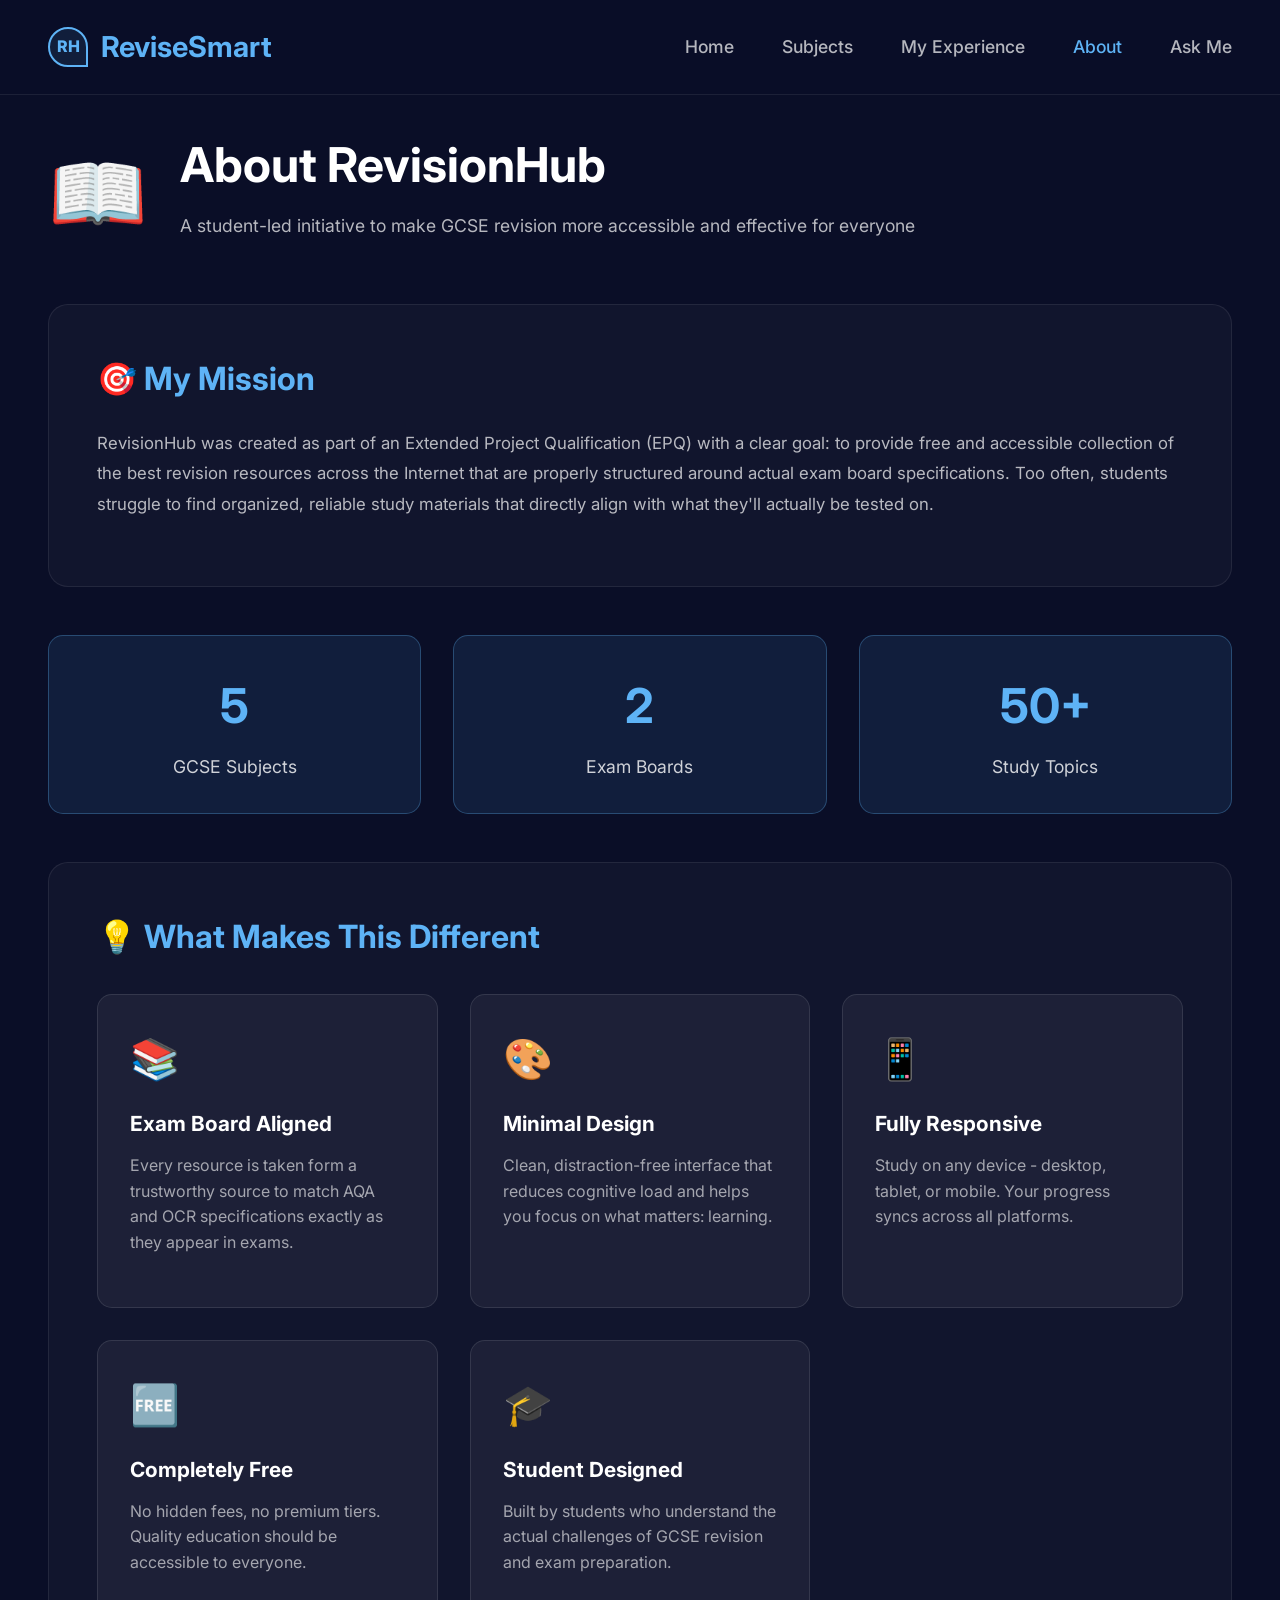
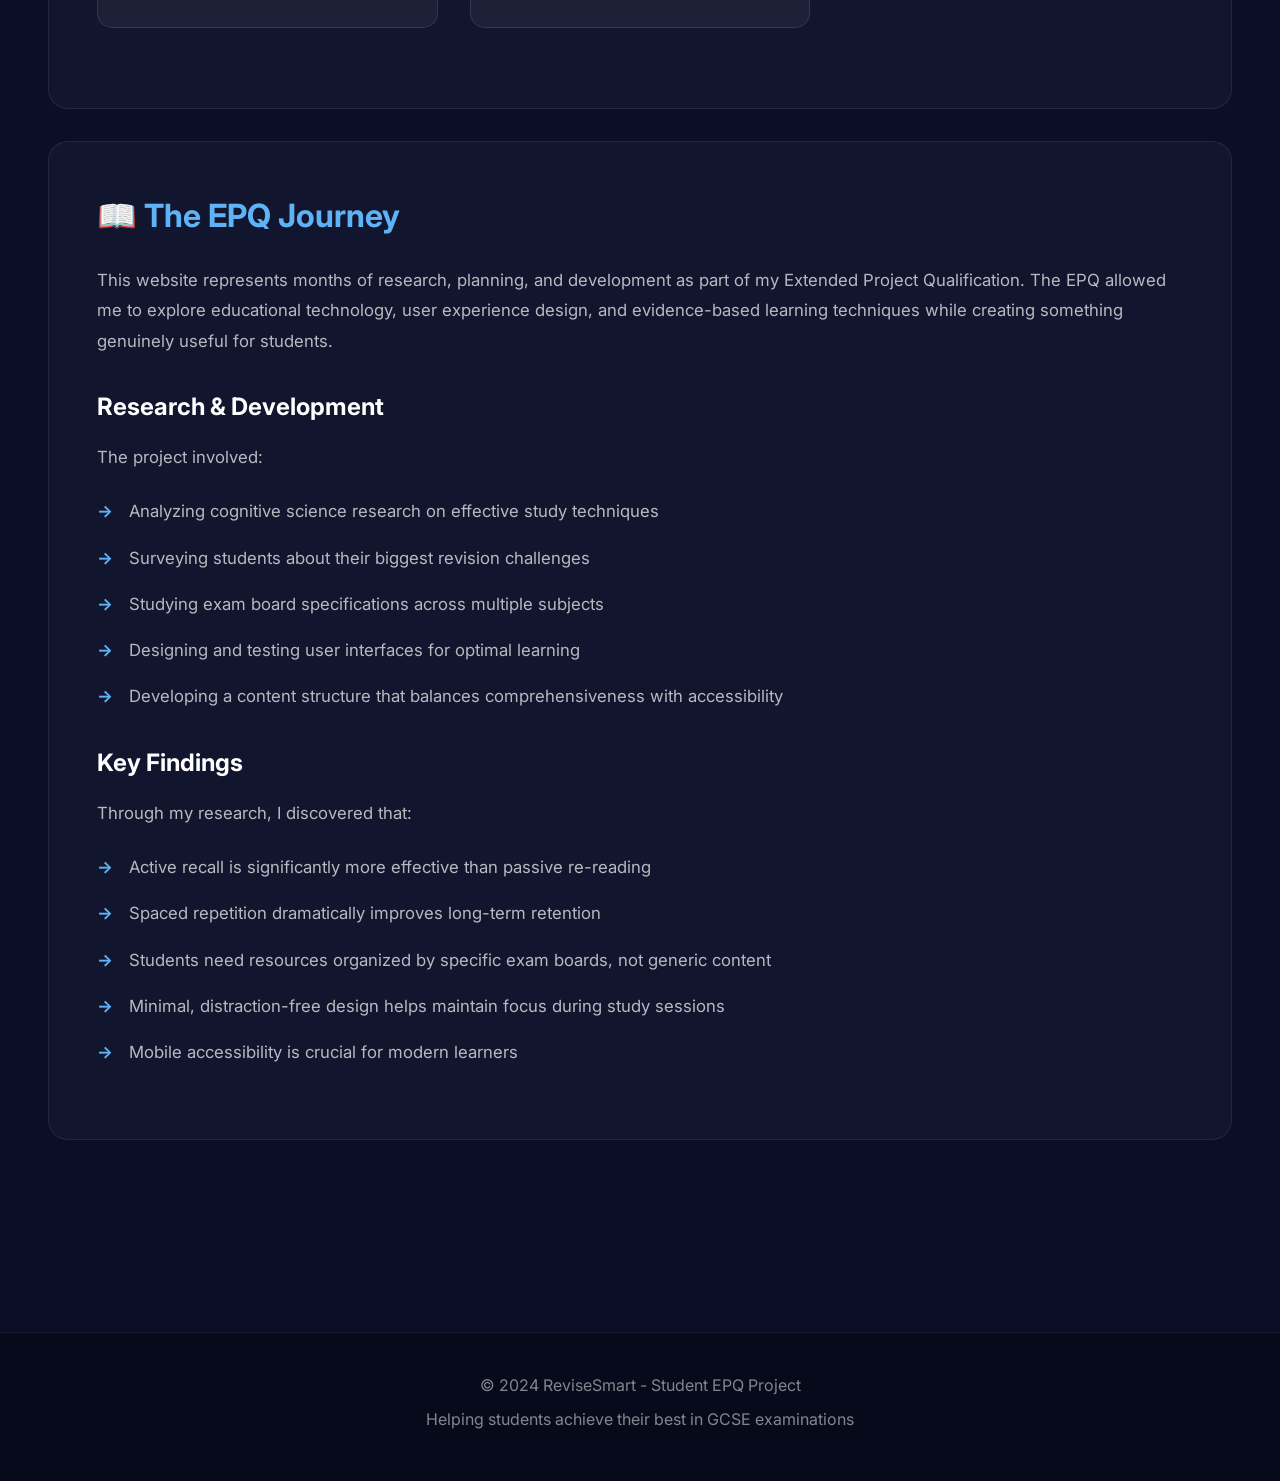
==== pages/about.html @ 339e0fe1 "Main section added" ====
<!DOCTYPE html>
<html lang="en">
<head>
    <meta charset="UTF-8">
    <meta name="viewport" content="width=device-width, initial-scale=1.0">
    <title>About - ReviseSmart</title>
    <link rel="preconnect" href="https://fonts.googleapis.com">
    <link rel="preconnect" href="https://fonts.gstatic.com" crossorigin>
    <link href="https://fonts.googleapis.com/css2?family=Inter:wght@400;500;600;700&display=swap" rel="stylesheet">
    <link rel="stylesheet" href="../css/main.css">
</head>
<body>
    <header>
        <nav>
            <div class="logo-container">
                <div class="brain-logo">RH</div>
                <div class="logo-text">ReviseSmart</div>
            </div>
            <button class="mobile-menu-btn" id="mobileMenuBtn">☰</button>
            <ul class="nav-links" id="navLinks">
                <li><a href="../index.html">Home</a></li>
                <li><a href="subjects.html">Subjects</a></li>
                <li><a href="my-experience.html">My Experience</a></li>
                <li><a href="about.html" class="active">About</a></li>
                <li><a href="ask-me.html">Ask Me</a></li>
            </ul>
        </nav>
    </header>

    <div class="page-header">
        <div class="subject-icon-large">📖</div>
        <div class="header-content">
            <h1>About RevisionHub</h1>
            <p class="header-description">A student-led initiative to make GCSE revision more accessible and effective for everyone</p>
        </div>
    </div>

    <div class="about-content">
        <div class="about-section">
            <h2>🎯 My Mission</h2>
            <p>
                RevisionHub was created as part of an Extended Project Qualification (EPQ) with a clear goal: to provide free and accessible collection of the best revision resources across the Internet that are properly structured around actual exam board specifications. Too often, students struggle to find organized, reliable study materials that directly align with what they'll actually be tested on.
            </p>
        </div>

        <div class="stats-grid">
            <div class="stat-card">
                <div class="stat-number">5</div>
                <div class="stat-label">GCSE Subjects</div>
            </div>
            <div class="stat-card">
                <div class="stat-number">2</div>
                <div class="stat-label">Exam Boards</div>
            </div>
            <div class="stat-card">
                <div class="stat-number">50+</div>
                <div class="stat-label">Study Topics</div>
            </div>
        </div>

        <div class="about-section">
            <h2>💡 What Makes This Different</h2>
            <div class="features-grid">
                <div class="feature-card">
                    <div class="feature-card-icon">📚</div>
                    <h4>Exam Board Aligned</h4>
                    <p>Every resource is taken form a trustworthy source to match AQA and OCR specifications exactly as they appear in exams.</p>
                </div>

                <div class="feature-card">
                    <div class="feature-card-icon">🎨</div>
                    <h4>Minimal Design</h4>
                    <p>Clean, distraction-free interface that reduces cognitive load and helps you focus on what matters: learning.</p>
                </div>

                <div class="feature-card">
                    <div class="feature-card-icon">📱</div>
                    <h4>Fully Responsive</h4>
                    <p>Study on any device - desktop, tablet, or mobile. Your progress syncs across all platforms.</p>
                </div>
                <div class="feature-card">
                    <div class="feature-card-icon">🆓</div>
                    <h4>Completely Free</h4>
                    <p>No hidden fees, no premium tiers. Quality education should be accessible to everyone.</p>
                </div>
                <div class="feature-card">
                    <div class="feature-card-icon">🎓</div>
                    <h4>Student Designed</h4>
                    <p>Built by students who understand the actual challenges of GCSE revision and exam preparation.</p>
                </div>
            </div>
        </div>

        <div class="about-section">
            <h2>📖 The EPQ Journey</h2>
            <p>
                This website represents months of research, planning, and development as part of my Extended Project Qualification. The EPQ allowed me to explore educational technology, user experience design, and evidence-based learning techniques while creating something genuinely useful for students.
            </p>
            
            <h3>Research & Development</h3>
            <p>The project involved:</p>
            <ul>
                <li>Analyzing cognitive science research on effective study techniques</li>
                <li>Surveying students about their biggest revision challenges</li>
                <li>Studying exam board specifications across multiple subjects</li>
                <li>Designing and testing user interfaces for optimal learning</li>
                <li>Developing a content structure that balances comprehensiveness with accessibility</li>
            </ul>

            <h3>Key Findings</h3>
            <p>Through my research, I discovered that:</p>
            <ul>
                <li>Active recall is significantly more effective than passive re-reading</li>
                <li>Spaced repetition dramatically improves long-term retention</li>
                <li>Students need resources organized by specific exam boards, not generic content</li>
                <li>Minimal, distraction-free design helps maintain focus during study sessions</li>
                <li>Mobile accessibility is crucial for modern learners</li>
            </ul>
        </div>
    </div>

    <footer>
        <p>&copy; 2024 ReviseSmart - Student EPQ Project</p>
        <p>Helping students achieve their best in GCSE examinations</p>
    </footer>

    <script src="../js/navigation.js"></script>
</body>
</html>
---- css/main.css ----
/* ===================================
   ReviseSmart - Main Stylesheet
   =================================== */

/* CSS Variables */
:root {
    --bg-primary: #0a0e27;
    --accent-blue: #5eb3f6;
    --accent-purple: #764ba2;
    --text-primary: #ffffff;
    --text-secondary: rgba(255, 255, 255, 0.7);
    --text-muted: rgba(255, 255, 255, 0.5);
    --card-bg: rgba(255, 255, 255, 0.03);
    --card-border: rgba(255, 255, 255, 0.08);
    --card-hover: rgba(255, 255, 255, 0.06);
}

/* Reset & Base Styles */
* {
    margin: 0;
    padding: 0;
    box-sizing: border-box;
}

body {
    font-family: 'Inter', -apple-system, BlinkMacSystemFont, 'Segoe UI', Arial, sans-serif;
    background: var(--bg-primary);
    color: var(--text-primary);
    min-height: 100vh;
    line-height: 1.6;
}

/* Header & Navigation */
header {
    background: rgba(10, 14, 39, 0.95);
    padding: 1.5rem 3rem;
    border-bottom: 1px solid var(--card-border);
    position: sticky;
    top: 0;
    z-index: 100;
    backdrop-filter: blur(10px);
}

nav {
    display: flex;
    justify-content: space-between;
    align-items: center;
    max-width: 1400px;
    margin: 0 auto;
}

.container {
  max-width: 1250px;
  width: 100%;
  margin: 0 auto;      /* centers the container */
  padding: 0 20px;     /* spacing on left and right */
  box-sizing: border-box;
}

.logo-container {
    display: flex;
    align-items: center;
    gap: 0.8rem;
}

.brain-logo {
    width: 40px;
    height: 40px;
    border: 2px solid var(--accent-blue);
    border-radius: 50% 50% 0 50%;
    background: rgba(94, 179, 246, 0.1);
    display: flex;
    align-items: center;
    justify-content: center;
    font-weight: 800;
    font-size: 1rem;
    color: var(--accent-blue);
}

.logo-text {
    font-size: 1.8rem;
    font-weight: 700;
    color: var(--accent-blue);
}

.mobile-menu-btn {
    display: none;
    background: none;
    border: none;
    color: white;
    font-size: 2rem;
    cursor: pointer;
    padding: 0.5rem;
}

.nav-links {
    display: flex;
    gap: 3rem;
    list-style: none;
}

.nav-links a {
    text-decoration: none;
    color: var(--text-secondary);
    font-weight: 500;
    font-size: 1.1rem;
    transition: color 0.3s;
}

.nav-links a:hover,
.nav-links a.active {
    color: var(--accent-blue);
}

/* Hero Section */
.hero {
    max-width: 1400px;
    margin: 0 auto;
    padding: 5rem 3rem;
    display: grid;
    grid-template-columns: 1fr 1fr;
    gap: 4rem;
    align-items: center;
}

.hero-content h1 {
    font-size: 4rem;
    line-height: 1.1;
    margin-bottom: 2rem;
}

.hero-content .highlight {
    color: var(--accent-blue);
}

.hero-content .subtitle {
    color: var(--text-secondary);
    font-size: 1.2rem;
    line-height: 1.6;
    margin-bottom: 3rem;
}

.exam-boards {
    display: flex;
    gap: 1rem;
    margin-bottom: 2rem;
    flex-wrap: wrap;
}

.board-badge {
    background: rgba(94, 179, 246, 0.1);
    padding: 0.5rem 1.2rem;
    border-radius: 8px;
    color: var(--accent-blue);
    font-weight: 600;
    border: 1px solid rgba(94, 179, 246, 0.3);
    font-size: 0.9rem;
}

.cta-button {
    display: inline-block;
    background: var(--accent-blue);
    color: var(--bg-primary);
    padding: 1rem 2rem;
    border-radius: 10px;
    text-decoration: none;
    font-weight: 600;
    font-size: 1.1rem;
    transition: all 0.3s;
}

.cta-button:hover {
    background: #4a9de0;
    transform: translateY(-2px);
    box-shadow: 0 10px 30px rgba(94, 179, 246, 0.3);
}

.features-box {
    background: var(--card-bg);
    border-radius: 20px;
    padding: 3rem;
    border: 1px solid var(--card-border);
}

.features-box h2 {
    font-size: 2rem;
    margin-bottom: 2rem;
}

.feature {
    margin-bottom: 2.5rem;
}

.feature:last-child {
    margin-bottom: 0;
}

.feature h3 {
    font-size: 1.3rem;
    margin-bottom: 0.5rem;
    display: flex;
    align-items: center;
    gap: 0.5rem;
}

.feature-icon {
    font-size: 1.5rem;
}

.feature p {
    color: var(--text-muted);
    line-height: 1.6;
}

/* Subjects Section */
.subjects-section {
    max-width: 1400px;
    margin: 4rem auto;
    padding: 0 3rem;
}

.section-title {
    font-size: 2.5rem;
    margin-bottom: 3rem;
    text-align: center;
}

.subjects-grid {
    display: grid;
    grid-template-columns: repeat(auto-fit, minmax(300px, 1fr));
    gap: 2rem;
}

.subject-card {
    background: var(--card-bg);
    border-radius: 16px;
    padding: 2.5rem;
    border: 1px solid var(--card-border);
    transition: all 0.3s;
    cursor: pointer;
    text-decoration: none;
    color: inherit;
    display: block;
}

.subject-card:hover {
    background: var(--card-hover);
    border-color: rgba(94, 179, 246, 0.3);
    transform: translateY(-5px);
}

.subject-card.coming-soon {
    opacity: 0.6;
    cursor: not-allowed;
}

.subject-icon {
    font-size: 3rem;
    margin-bottom: 1rem;
}

.subject-card h3 {
    font-size: 1.5rem;
    margin-bottom: 0.8rem;
}

.subject-card p {
    color: var(--text-muted);
    line-height: 1.6;
    margin-bottom: 1rem;
}

.subject-card .boards {
    font-size: 0.85rem;
    color: var(--accent-blue);
    font-weight: 600;
}

/* Breadcrumb */
.breadcrumb {
    max-width: 1400px;
    margin: 0 auto;
    padding: 1.5rem 3rem 0;
    color: var(--text-muted);
    font-size: 0.9rem;
}

.breadcrumb a {
    color: var(--accent-blue);
    text-decoration: none;
}

/* Page Header */
.page-header {
    max-width: 1400px;
    margin: 0 auto;
    padding: 2rem 3rem 3rem;
    display: flex;
    align-items: center;
    gap: 2rem;
}

.subject-icon-large {
    font-size: 5rem;
}

.header-content h1 {
    font-size: 3rem;
    margin-bottom: 0.5rem;
}

.header-description {
    color: var(--text-secondary);
    font-size: 1.1rem;
    margin-bottom: 1rem;
}

.header-meta {
    display: flex;
    gap: 1.5rem;
    align-items: center;
}

.exam-board-badge {
    background: rgba(94, 179, 246, 0.15);
    padding: 0.5rem 1rem;
    border-radius: 8px;
    font-size: 0.9rem;
    font-weight: 600;
    color: var(--accent-blue);
}

.topic-count {
    color: var(--text-muted);
}

/* Footer */
footer {
    background: rgba(0, 0, 0, 0.3);
    text-align: center;
    padding: 2.5rem;
    margin-top: 6rem;
    border-top: 1px solid var(--card-border);
}

footer p {
    color: var(--text-muted);
    margin-bottom: 0.5rem;
}

/* Responsive Design */
@media (max-width: 1024px) {
    .hero {
        grid-template-columns: 1fr;
        padding: 3rem 2rem;
    }
    
    .hero-content h1 {
        font-size: 3rem;
    }
}

@media (max-width: 768px) {
    .mobile-menu-btn {
        display: block;
    }

    .nav-links {
        position: fixed;
        top: 80px;
        right: -100%;
        flex-direction: column;
        background: rgba(10, 14, 39, 0.98);
        width: 100%;
        padding: 2rem;
        gap: 1.5rem;
        transition: right 0.3s ease;
        border-top: 1px solid var(--card-border);
    }

    .nav-links.active {
        right: 0;
    }

    header {
        padding: 1rem 1.5rem;
    }

    .logo-text {
        font-size: 1.5rem;
    }

    .hero {
        padding: 2rem 1.5rem;
    }

    .hero-content h1 {
        font-size: 2.2rem;
    }

    .hero-content .subtitle {
        font-size: 1rem;
    }

    .subjects-section {
        padding: 0 1.5rem;
    }

    .subjects-grid {
        grid-template-columns: 1fr;
    }

    .page-header {
        padding: 2rem 1.5rem;
        flex-direction: column;
        align-items: flex-start;
    }

    .page-header h1 {
        font-size: 2rem;
    }
}

@media (max-width: 480px) {
    .hero-content h1 {
        font-size: 1.8rem;
    }

    .features-box {
        padding: 2rem;
    }
}

 .about-content {
            max-width: 1400px;
            margin: 0 auto;
            padding: 0 3rem 4rem;
        }

        .about-section {
            background: rgba(255, 255, 255, 0.03);
            border-radius: 20px;
            padding: 3rem;
            border: 1px solid rgba(255, 255, 255, 0.08);
            margin-bottom: 2rem;
        }

        .about-section h2 {
            font-size: 2rem;
            margin-bottom: 1.5rem;
            color: #5eb3f6;
            display: flex;
            align-items: center;
            gap: 0.8rem;
        }

        .about-section h3 {
            font-size: 1.5rem;
            margin: 2rem 0 1rem;
            color: #ffffff;
        }

        .about-section p {
            color: rgba(255, 255, 255, 0.7);
            line-height: 1.8;
            margin-bottom: 1.2rem;
            font-size: 1.05rem;
        }

        .about-section ul {
            list-style: none;
            margin: 1.5rem 0;
        }

        .about-section li {
            color: rgba(255, 255, 255, 0.7);
            line-height: 1.8;
            margin-bottom: 1rem;
            padding-left: 2rem;
            position: relative;
            font-size: 1.05rem;
        }

        .about-section li::before {
            content: "→";
            color: #5eb3f6;
            position: absolute;
            left: 0;
            font-weight: bold;
        }

        .stats-grid {
            display: grid;
            grid-template-columns: repeat(auto-fit, minmax(250px, 1fr));
            gap: 2rem;
            margin: 3rem 0;
        }

        .stat-card {
            background: rgba(94, 179, 246, 0.1);
            border: 1px solid rgba(94, 179, 246, 0.3);
            border-radius: 15px;
            padding: 2rem;
            text-align: center;
        }

        .stat-number {
            font-size: 3rem;
            font-weight: 700;
            color: #5eb3f6;
            margin-bottom: 0.5rem;
        }

        .stat-label {
            color: rgba(255, 255, 255, 0.8);
            font-size: 1.1rem;
        }

        .features-grid {
            display: grid;
            grid-template-columns: repeat(auto-fit, minmax(300px, 1fr));
            gap: 2rem;
            margin: 2rem 0;
        }

        .feature-card {
            background: rgba(255, 255, 255, 0.05);
            border-radius: 15px;
            padding: 2rem;
            border: 1px solid rgba(255, 255, 255, 0.1);
        }

        .feature-card-icon {
            font-size: 2.5rem;
            margin-bottom: 1rem;
        }

        .feature-card h4 {
            font-size: 1.3rem;
            margin-bottom: 0.8rem;
            color: #ffffff;
        }

        .feature-card p {
            color: rgba(255, 255, 255, 0.6);
            line-height: 1.6;
            font-size: 1rem;
        }

        @media (max-width: 768px) {
            .about-content {
                padding: 0 1.5rem 3rem;
            }

            .about-section {
                padding: 2rem;
            }

            .about-section h2 {
                font-size: 1.6rem;
            }

            .stats-grid, .features-grid {
                grid-template-columns: 1fr;
            }
        }
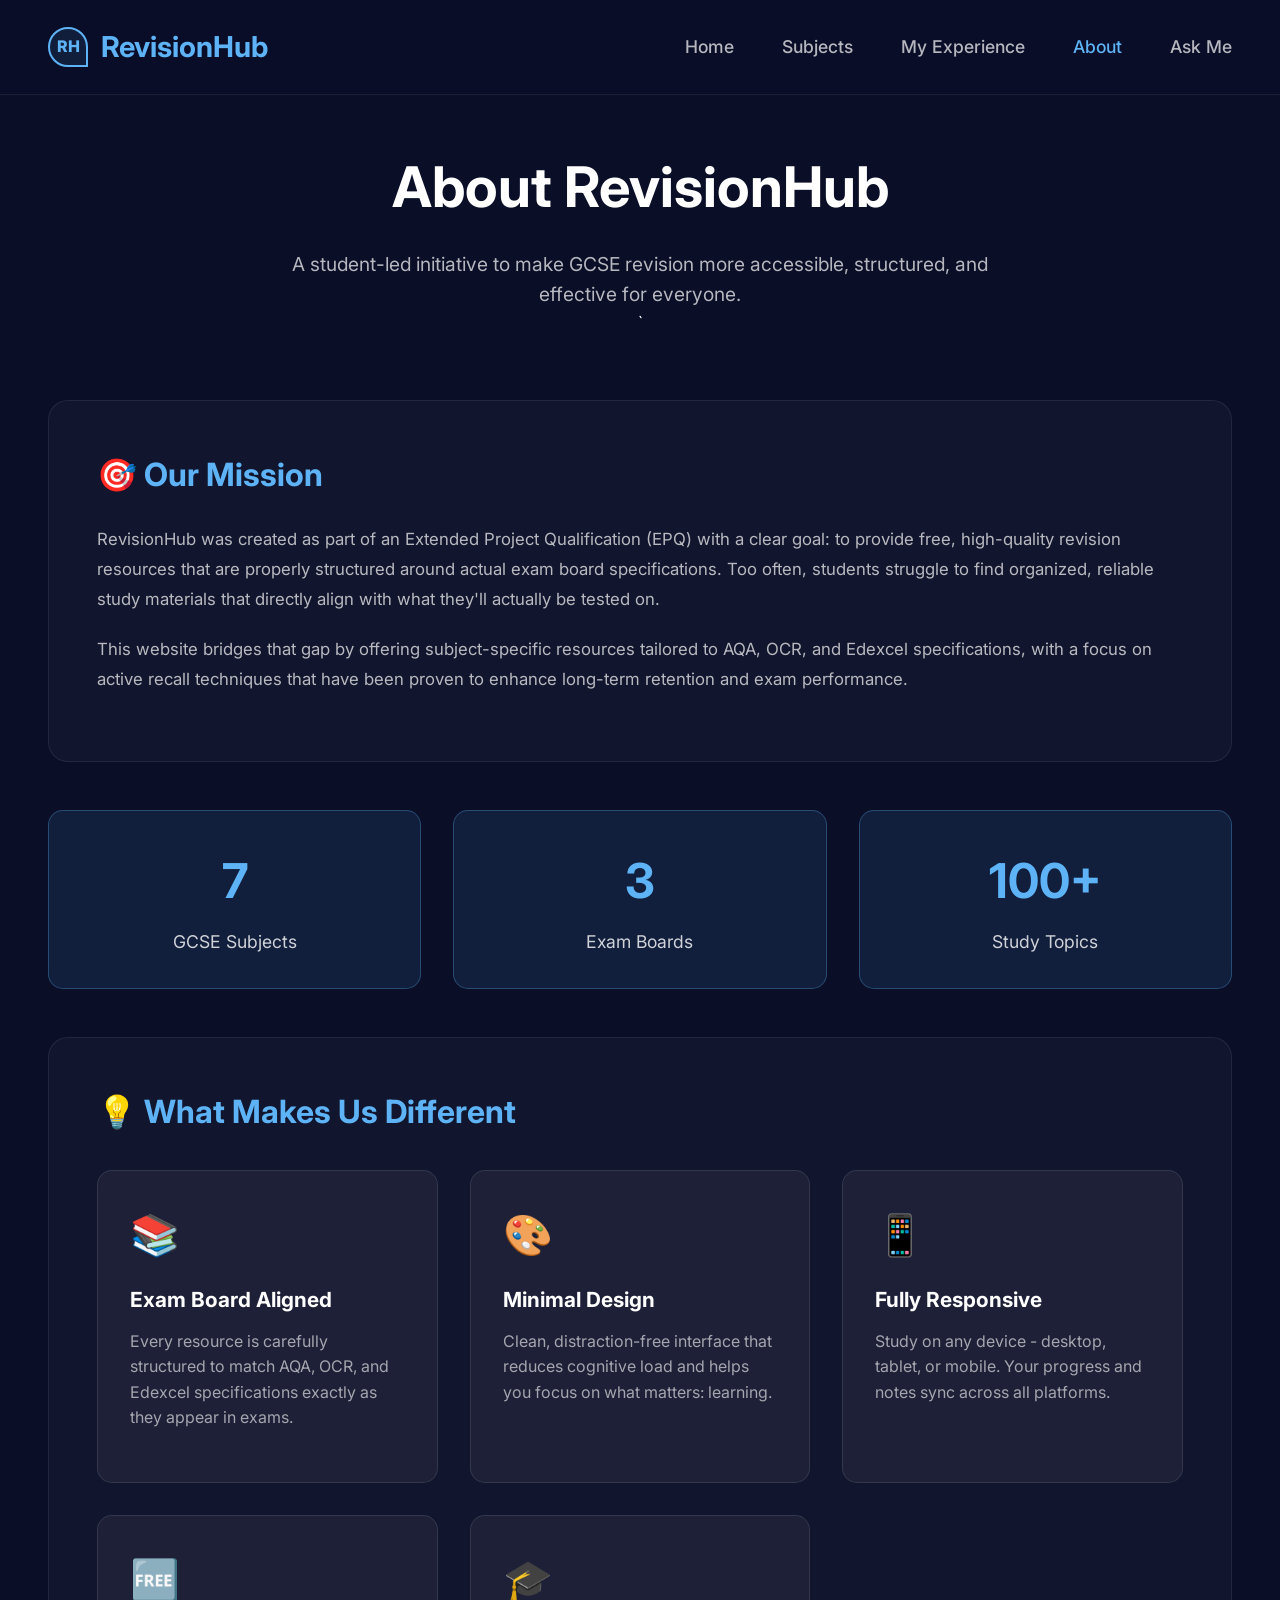
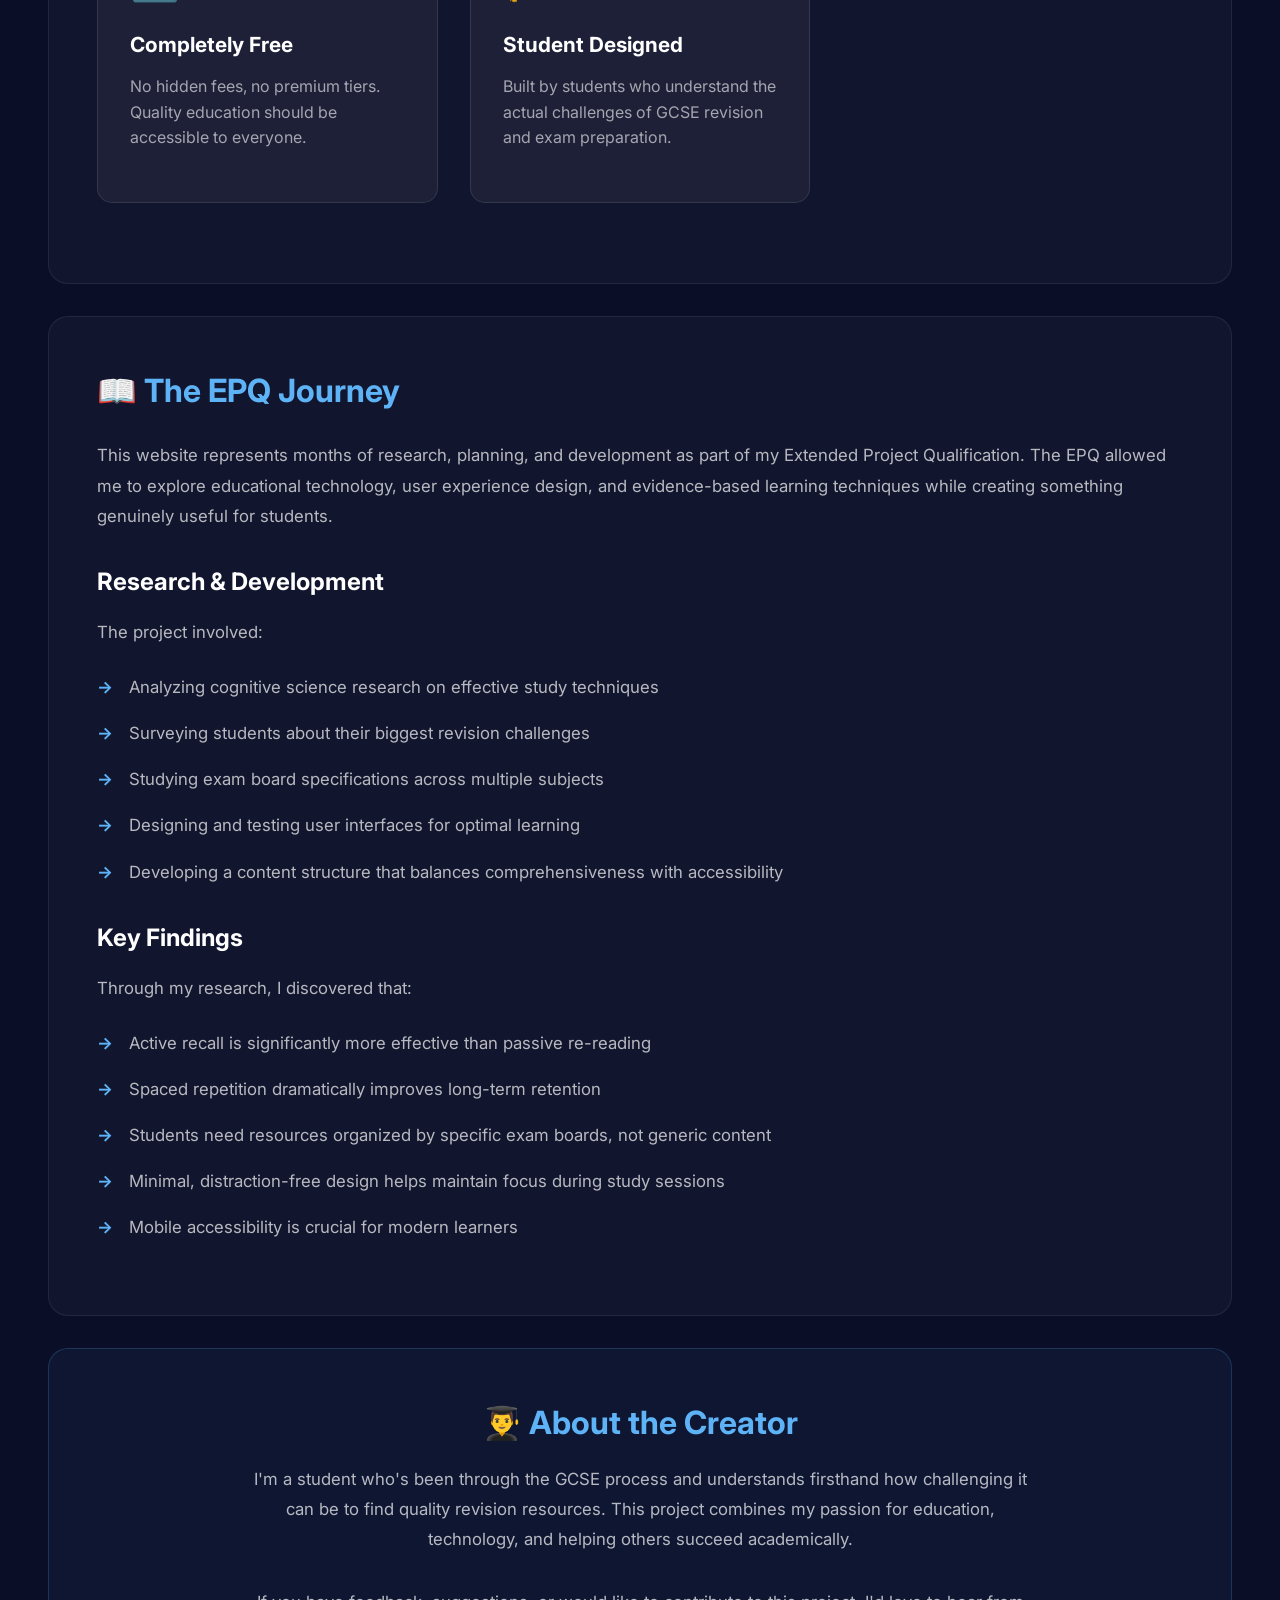
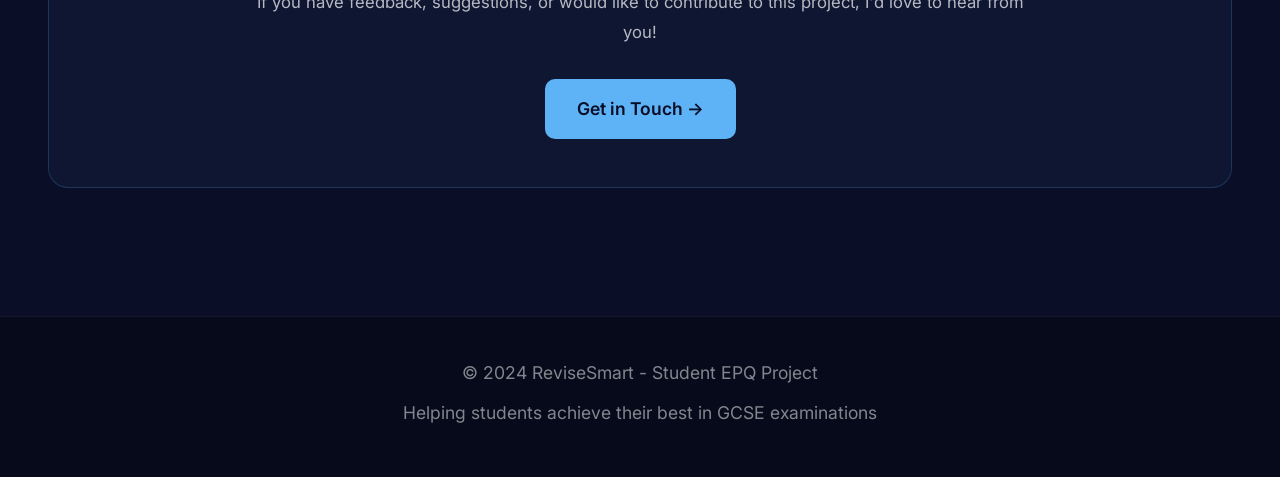
==== commit 854a6534: "new" ====
--- a/pages/about.html
+++ b/pages/about.html
@@ -10,81 +10,83 @@
     <link rel="stylesheet" href="../css/main.css">
 </head>
 <body>
-    <header>
+
+    
+</head>
+<body>
+   <header>
         <nav>
             <div class="logo-container">
                 <div class="brain-logo">RH</div>
-                <div class="logo-text">ReviseSmart</div>
+                <div class="logo-text">RevisionHub</div>
             </div>
             <button class="mobile-menu-btn" id="mobileMenuBtn">☰</button>
             <ul class="nav-links" id="navLinks">
-                <li><a href="../index.html">Home</a></li>
-                <li><a href="subjects.html">Subjects</a></li>
-                <li><a href="my-experience.html">My Experience</a></li>
-                <li><a href="about.html" class="active">About</a></li>
-                <li><a href="ask-me.html">Ask Me</a></li>
+                <li><a href="../index.html" class="active">Home</a></li>
+                <li><a href="../pages/subjects.html">Subjects</a></li>
+                <li><a href="../pages/my-experience.html">My Experience</a></li>
+                <li><a href="../pages/about.html">About</a></li>
+                <li><a href="../pages/ask-me.html">Ask Me</a></li>
             </ul>
-        </nav>
+            </div>
     </header>
 
     <div class="page-header">
-        <div class="subject-icon-large">📖</div>
-        <div class="header-content">
-            <h1>About RevisionHub</h1>
-            <p class="header-description">A student-led initiative to make GCSE revision more accessible and effective for everyone</p>
-        </div>
+        <h1>About RevisionHub</h1>
+        <p>A student-led initiative to make GCSE revision more accessible, structured, and effective for everyone.</p>`
     </div>
 
     <div class="about-content">
         <div class="about-section">
-            <h2>🎯 My Mission</h2>
+            <h2>🎯 Our Mission</h2>
             <p>
-                RevisionHub was created as part of an Extended Project Qualification (EPQ) with a clear goal: to provide free and accessible collection of the best revision resources across the Internet that are properly structured around actual exam board specifications. Too often, students struggle to find organized, reliable study materials that directly align with what they'll actually be tested on.
+                RevisionHub was created as part of an Extended Project Qualification (EPQ) with a clear goal: to provide free, high-quality revision resources that are properly structured around actual exam board specifications. Too often, students struggle to find organized, reliable study materials that directly align with what they'll actually be tested on.
+            </p>
+            <p>
+                This website bridges that gap by offering subject-specific resources tailored to AQA, OCR, and Edexcel specifications, with a focus on active recall techniques that have been proven to enhance long-term retention and exam performance.
             </p>
         </div>
 
         <div class="stats-grid">
             <div class="stat-card">
-                <div class="stat-number">5</div>
+                <div class="stat-number">7</div>
                 <div class="stat-label">GCSE Subjects</div>
             </div>
             <div class="stat-card">
-                <div class="stat-number">2</div>
+                <div class="stat-number">3</div>
                 <div class="stat-label">Exam Boards</div>
             </div>
             <div class="stat-card">
-                <div class="stat-number">50+</div>
+                <div class="stat-number">100+</div>
                 <div class="stat-label">Study Topics</div>
             </div>
         </div>
 
         <div class="about-section">
-            <h2>💡 What Makes This Different</h2>
+            <h2>💡 What Makes Us Different</h2>
             <div class="features-grid">
                 <div class="feature-card">
-                    <div class="feature-card-icon">📚</div>
+                    <div class="feature-icon">📚</div>
                     <h4>Exam Board Aligned</h4>
-                    <p>Every resource is taken form a trustworthy source to match AQA and OCR specifications exactly as they appear in exams.</p>
+                    <p>Every resource is carefully structured to match AQA, OCR, and Edexcel specifications exactly as they appear in exams.</p>
                 </div>
-
                 <div class="feature-card">
-                    <div class="feature-card-icon">🎨</div>
+                    <div class="feature-icon">🎨</div>
                     <h4>Minimal Design</h4>
                     <p>Clean, distraction-free interface that reduces cognitive load and helps you focus on what matters: learning.</p>
                 </div>
-
                 <div class="feature-card">
-                    <div class="feature-card-icon">📱</div>
+                    <div class="feature-icon">📱</div>
                     <h4>Fully Responsive</h4>
-                    <p>Study on any device - desktop, tablet, or mobile. Your progress syncs across all platforms.</p>
+                    <p>Study on any device - desktop, tablet, or mobile. Your progress and notes sync across all platforms.</p>
                 </div>
                 <div class="feature-card">
-                    <div class="feature-card-icon">🆓</div>
+                    <div class="feature-icon">🆓</div>
                     <h4>Completely Free</h4>
                     <p>No hidden fees, no premium tiers. Quality education should be accessible to everyone.</p>
                 </div>
                 <div class="feature-card">
-                    <div class="feature-card-icon">🎓</div>
+                    <div class="feature-icon">🎓</div>
                     <h4>Student Designed</h4>
                     <p>Built by students who understand the actual challenges of GCSE revision and exam preparation.</p>
                 </div>
@@ -117,6 +119,17 @@
                 <li>Mobile accessibility is crucial for modern learners</li>
             </ul>
         </div>
+
+        <div class="team-section">
+            <h2>👨‍🎓 About the Creator</h2>
+            <p>
+                I'm a student who's been through the GCSE process and understands firsthand how challenging it can be to find quality revision resources. This project combines my passion for education, technology, and helping others succeed academically.
+            </p>
+            <p>
+                If you have feedback, suggestions, or would like to contribute to this project, I'd love to hear from you!
+            </p>
+            <a href="#contact" class="contact-cta" onclick="alert('Contact form coming soon!')">Get in Touch →</a>
+        </div>
     </div>
 
     <footer>
@@ -124,6 +137,9 @@
         <p>Helping students achieve their best in GCSE examinations</p>
     </footer>
 
+
+
+
     <script src="../js/navigation.js"></script>
 </body>
 </html>
--- a/css/main.css
+++ b/css/main.css
@@ -49,13 +49,6 @@
     margin: 0 auto;
 }
 
-.container {
-  max-width: 1250px;
-  width: 100%;
-  margin: 0 auto;      /* centers the container */
-  padding: 0 20px;     /* spacing on left and right */
-  box-sizing: border-box;
-}
 
 .logo-container {
     display: flex;
@@ -354,10 +347,316 @@
         grid-template-columns: 1fr;
         padding: 3rem 2rem;
     }
-    
+
     .hero-content h1 {
         font-size: 3rem;
     }
+}
+
+@media (max-width: 768px) {
+    .mobile-menu-btn {
+        display: block;
+        background: none;
+        border: none;
+        color: white;
+        font-size: 2rem;
+        cursor: pointer;
+        padding: 0.5rem;
+        transition: transform 0.3s ease;
+    }
+
+    .mobile-menu-btn.active {
+        transform: rotate(90deg);
+    }
+
+    body.menu-open {
+        overflow: hidden;
+    }
+
+    .nav-links {
+        position: fixed;
+        top: 80px;
+        left: 0;
+        right: 0;
+        flex-direction: column;
+        background: rgba(10, 14, 39, 0.98);
+        backdrop-filter: blur(20px);
+        width: 100%;
+        max-height: calc(100vh - 80px);
+        overflow-y: auto;
+        padding: 2rem;
+        gap: 1.5rem;
+        transition: transform 0.5s cubic-bezier(0.25, 0.46, 0.45, 0.94), opacity 0.3s ease;
+        border-top: 1px solid var(--card-border);
+        transform: translateX(-100%) scale(0.95);
+        opacity: 0;
+        pointer-events: none;
+    }
+
+    .nav-links.active {
+        transform: translateX(0) scale(1);
+        opacity: 1;
+        pointer-events: auto;
+    }
+
+    /* Menu item animations */
+    .nav-links li {
+        transform: translateX(-30px);
+        opacity: 0;
+        transition: all 0.4s cubic-bezier(0.25, 0.46, 0.45, 0.94);
+    }
+
+    .nav-links.active li:nth-child(1) { transition-delay: 0.1s; }
+    .nav-links.active li:nth-child(2) { transition-delay: 0.15s; }
+    .nav-links.active li:nth-child(3) { transition-delay: 0.2s; }
+    .nav-links.active li:nth-child(4) { transition-delay: 0.25s; }
+    .nav-links.active li:nth-child(5) { transition-delay: 0.3s; }
+
+    .nav-links.active li {
+        transform: translateX(0);
+        opacity: 1;
+    }
+
+    header {
+        padding: 1rem 1.5rem;
+    }
+
+    .logo-text {
+        font-size: 1.5rem;
+    }
+
+    .hero {
+        padding: 2rem 1.5rem;
+    }
+
+    .hero-content h1 {
+        font-size: 2.2rem;
+    }
+
+    .hero-content .subtitle {
+        font-size: 1rem;
+    }
+
+    .subjects-section {
+        padding: 0 1.5rem;
+    }
+
+    .subjects-grid {
+        grid-template-columns: 1fr;
+    }
+
+    .page-header {
+        padding: 2rem 1.5rem;
+        flex-direction: column;
+        align-items: flex-start;
+    }
+
+    .page-header h1 {
+        font-size: 2rem;
+    }
+}
+
+@media (max-width: 480px) {
+    .hero-content h1 {
+        font-size: 1.8rem;
+    }
+
+    .features-box {
+        padding: 2rem;
+    }
+}
+
+.page-header {
+    max-width: 1400px;
+    margin: 0 auto;
+    padding: 3rem 3rem 4rem;
+    display: block;
+    text-align: center;
+}
+
+.page-header h1 {
+    font-size: 3.5rem;
+    margin-bottom: 1rem;
+    color: #ffffff;
+}
+
+.page-header p {
+    font-size: 1.2rem;
+    color: rgba(255, 255, 255, 0.7);
+    max-width: 700px;
+    margin: 0 auto;
+    line-height: 1.6;
+}
+
+.about-content {
+    max-width: 1400px;
+    margin: 0 auto;
+    padding: 0 3rem 4rem;
+}
+
+.about-section {
+    background: rgba(255, 255, 255, 0.03);
+    border-radius: 20px;
+    padding: 3rem;
+    border: 1px solid rgba(255, 255, 255, 0.08);
+    margin-bottom: 2rem;
+}
+
+.about-section h2 {
+    font-size: 2rem;
+    margin-bottom: 1.5rem;
+    color: #5eb3f6;
+    display: flex;
+    align-items: center;
+    gap: 0.8rem;
+}
+
+.about-section h3 {
+    font-size: 1.5rem;
+    margin: 2rem 0 1rem;
+    color: #ffffff;
+}
+
+.about-section p {
+    color: rgba(255, 255, 255, 0.7);
+    line-height: 1.8;
+    margin-bottom: 1.2rem;
+    font-size: 1.05rem;
+}
+
+.about-section ul {
+    list-style: none;
+    margin: 1.5rem 0;
+}
+
+.about-section li {
+    color: rgba(255, 255, 255, 0.7);
+    line-height: 1.8;
+    margin-bottom: 1rem;
+    padding-left: 2rem;
+    position: relative;
+    font-size: 1.05rem;
+}
+
+.about-section li::before {
+    content: "→";
+    color: #5eb3f6;
+    position: absolute;
+    left: 0;
+    font-weight: bold;
+}
+
+.stats-grid {
+    display: grid;
+    grid-template-columns: repeat(auto-fit, minmax(250px, 1fr));
+    gap: 2rem;
+    margin: 3rem 0;
+}
+
+.stat-card {
+    background: rgba(94, 179, 246, 0.1);
+    border: 1px solid rgba(94, 179, 246, 0.3);
+    border-radius: 15px;
+    padding: 2rem;
+    text-align: center;
+}
+
+.stat-number {
+    font-size: 3rem;
+    font-weight: 700;
+    color: #5eb3f6;
+    margin-bottom: 0.5rem;
+}
+
+.stat-label {
+    color: rgba(255, 255, 255, 0.8);
+    font-size: 1.1rem;
+}
+
+.features-grid {
+    display: grid;
+    grid-template-columns: repeat(auto-fit, minmax(300px, 1fr));
+    gap: 2rem;
+    margin: 2rem 0;
+}
+
+.feature-card {
+    background: rgba(255, 255, 255, 0.05);
+    border-radius: 15px;
+    padding: 2rem;
+    border: 1px solid rgba(255, 255, 255, 0.1);
+}
+
+.feature-icon {
+    font-size: 2.5rem;
+    margin-bottom: 1rem;
+}
+
+.feature-card h4 {
+    font-size: 1.3rem;
+    margin-bottom: 0.8rem;
+    color: #ffffff;
+}
+
+.feature-card p {
+    color: rgba(255, 255, 255, 0.6);
+    line-height: 1.6;
+    font-size: 1rem;
+}
+
+.team-section {
+    background: rgba(94, 179, 246, 0.05);
+    border-radius: 20px;
+    padding: 3rem;
+    border: 1px solid rgba(94, 179, 246, 0.2);
+    text-align: center;
+}
+
+.team-section h2 {
+    font-size: 2rem;
+    margin-bottom: 1rem;
+    color: #5eb3f6;
+}
+
+.team-section p {
+    color: rgba(255, 255, 255, 0.7);
+    line-height: 1.8;
+    max-width: 800px;
+    margin: 0 auto 2rem;
+    font-size: 1.05rem;
+}
+
+.contact-cta {
+    display: inline-flex;
+    align-items: center;
+    gap: 0.5rem;
+    background: #5eb3f6;
+    color: #0a0e27;
+    padding: 1rem 2rem;
+    border-radius: 10px;
+    text-decoration: none;
+    font-weight: 600;
+    font-size: 1.1rem;
+    transition: all 0.3s;
+}
+
+.contact-cta:hover {
+    background: #4a9de0;
+    transform: translateY(-2px);
+    box-shadow: 0 10px 30px rgba(94, 179, 246, 0.3);
+}
+
+footer {
+    background: rgba(0, 0, 0, 0.3);
+    text-align: center;
+    padding: 2.5rem;
+    margin-top: 4rem;
+    border-top: 1px solid rgba(255, 255, 255, 0.05);
+}
+
+footer p {
+    color: rgba(255, 255, 255, 0.5);
+    margin-bottom: 0.5rem;
 }
 
 @media (max-width: 768px) {
@@ -375,7 +674,7 @@
         padding: 2rem;
         gap: 1.5rem;
         transition: right 0.3s ease;
-        border-top: 1px solid var(--card-border);
+        border-top: 1px solid rgba(255, 255, 255, 0.1);
     }
 
     .nav-links.active {
@@ -386,181 +685,226 @@
         padding: 1rem 1.5rem;
     }
 
-    .logo-text {
+    .logo {
         font-size: 1.5rem;
     }
 
-    .hero {
-        padding: 2rem 1.5rem;
-    }
-
-    .hero-content h1 {
+    .page-header {
+        padding: 3rem 1.5rem 2rem;
+    }
+
+    .page-header h1 {
         font-size: 2.2rem;
     }
 
-    .hero-content .subtitle {
-        font-size: 1rem;
-    }
-
-    .subjects-section {
-        padding: 0 1.5rem;
-    }
-
-    .subjects-grid {
+    .about-content {
+        padding: 0 1.5rem 3rem;
+    }
+
+    .about-section {
+        padding: 2rem;
+    }
+
+    .about-section h2 {
+        font-size: 1.6rem;
+    }
+
+    .stats-grid {
         grid-template-columns: 1fr;
     }
 
-    .page-header {
-        padding: 2rem 1.5rem;
-        flex-direction: column;
-        align-items: flex-start;
-    }
-
-    .page-header h1 {
-        font-size: 2rem;
-    }
-}
-
-@media (max-width: 480px) {
-    .hero-content h1 {
-        font-size: 1.8rem;
-    }
-
-    .features-box {
-        padding: 2rem;
-    }
-}
-
- .about-content {
-            max-width: 1400px;
+    .features-grid {
+        grid-template-columns: 1fr;
+    }
+}
+
+.journey-title {
+    margin-bottom: 2rem;
+    margin-top: 2rem;
+    text-align: center;
+}
+
+.section-journey {
+    background: rgba(255, 255, 255, 0.03);
+    border-radius: 20px;
+    padding: 2.5rem;
+    border: 1px solid rgba(255, 255, 255, 0.08);
+    margin-bottom: 2rem;
+
+    text-align: center;
+}
+
+h2 {
+    font-size: 1.8rem;
+    margin-bottom: 1.5rem;
+    color: #5eb3f6;
+}
+
+p {
+    color: rgba(255, 255, 255, 0.7);
+    line-height: 1.8;
+    margin-bottom: 1.2rem;
+    font-size: 1.1rem;
+}
+
+.card h2 {
+    text-align: center;
+}
+
+.results-image {
+    margin-top: 20px;
+    text-align: center;
+}
+
+.results-image img {
+    width: 100%;
+    max-width: 1000px;
+    border-radius: 10px;
+    box-shadow: 0 8px 25px rgba(0, 0, 0, 0.4);
+}
+
+ .ask-me {
+            max-width: 700px;
             margin: 0 auto;
-            padding: 0 3rem 4rem;
-        }
-
-        .about-section {
+            padding: 4rem 3rem;
+
+        .ask-me-title {
+            font-size: 3rem;
+            margin-bottom: 1rem;
+            text-align: center;
+        }
+
+        .subtitle {
+            text-align: center;
+            color: rgba(255, 255, 255, 0.7);
+            font-size: 1.1rem;
+            margin-bottom: 3rem;
+        }
+
+        .form-container {
             background: rgba(255, 255, 255, 0.03);
             border-radius: 20px;
             padding: 3rem;
             border: 1px solid rgba(255, 255, 255, 0.08);
-            margin-bottom: 2rem;
-        }
-
-        .about-section h2 {
-            font-size: 2rem;
+        }
+
+        .form-group {
             margin-bottom: 1.5rem;
-            color: #5eb3f6;
-            display: flex;
-            align-items: center;
-            gap: 0.8rem;
-        }
-
-        .about-section h3 {
-            font-size: 1.5rem;
-            margin: 2rem 0 1rem;
+        }
+
+        label {
+            display: block;
+            color: rgba(255, 255, 255, 0.9);
+            margin-bottom: 0.5rem;
+            font-weight: 500;
+            font-size: 1rem;
+        }
+
+        input,
+        textarea {
+            width: 100%;
+            background: rgba(255, 255, 255, 0.05);
+            border: 1px solid rgba(255, 255, 255, 0.1);
+            border-radius: 10px;
+            padding: 1rem;
             color: #ffffff;
-        }
-
-        .about-section p {
-            color: rgba(255, 255, 255, 0.7);
-            line-height: 1.8;
-            margin-bottom: 1.2rem;
-            font-size: 1.05rem;
-        }
-
-        .about-section ul {
-            list-style: none;
-            margin: 1.5rem 0;
-        }
-
-        .about-section li {
-            color: rgba(255, 255, 255, 0.7);
-            line-height: 1.8;
-            margin-bottom: 1rem;
-            padding-left: 2rem;
-            position: relative;
-            font-size: 1.05rem;
-        }
-
-        .about-section li::before {
-            content: "→";
-            color: #5eb3f6;
-            position: absolute;
-            left: 0;
-            font-weight: bold;
-        }
-
-        .stats-grid {
-            display: grid;
-            grid-template-columns: repeat(auto-fit, minmax(250px, 1fr));
-            gap: 2rem;
-            margin: 3rem 0;
-        }
-
-        .stat-card {
-            background: rgba(94, 179, 246, 0.1);
-            border: 1px solid rgba(94, 179, 246, 0.3);
-            border-radius: 15px;
-            padding: 2rem;
+            font-size: 1rem;
+            font-family: 'Inter', sans-serif;
+            transition: all 0.3s;
+        }
+
+        input:focus,
+        textarea:focus {
+            outline: none;
+            border-color: #5eb3f6;
+            background: rgba(255, 255, 255, 0.08);
+        }
+
+        input::placeholder,
+        textarea::placeholder {
+            color: rgba(255, 255, 255, 0.4);
+        }
+
+        textarea {
+            resize: vertical;
+            min-height: 150px;
+        }
+
+        .submit-btn {
+            width: 100%;
+            background: #5eb3f6;
+            color: #0a0e27;
+            border: none;
+            padding: 1.2rem;
+            border-radius: 10px;
+            font-size: 1.1rem;
+            font-weight: 600;
+            cursor: pointer;
+            transition: all 0.3s;
+            margin-top: 1rem;
+        }
+
+        .submit-btn:hover {
+            background: #4a9de0;
+            transform: translateY(-2px);
+            box-shadow: 0 10px 30px rgba(94, 179, 246, 0.3);
+        }
+
+        .success-message {
+            display: none;
+            background: rgba(34, 197, 94, 0.2);
+            border: 1px solid rgba(34, 197, 94, 0.5);
+            border-radius: 10px;
+            padding: 1.5rem;
+            margin-top: 1.5rem;
             text-align: center;
-        }
-
-        .stat-number {
-            font-size: 3rem;
-            font-weight: 700;
-            color: #5eb3f6;
-            margin-bottom: 0.5rem;
-        }
-
-        .stat-label {
-            color: rgba(255, 255, 255, 0.8);
-            font-size: 1.1rem;
-        }
-
-        .features-grid {
-            display: grid;
-            grid-template-columns: repeat(auto-fit, minmax(300px, 1fr));
-            gap: 2rem;
-            margin: 2rem 0;
-        }
-
-        .feature-card {
-            background: rgba(255, 255, 255, 0.05);
-            border-radius: 15px;
-            padding: 2rem;
-            border: 1px solid rgba(255, 255, 255, 0.1);
-        }
-
-        .feature-card-icon {
-            font-size: 2.5rem;
-            margin-bottom: 1rem;
-        }
-
-        .feature-card h4 {
-            font-size: 1.3rem;
-            margin-bottom: 0.8rem;
-            color: #ffffff;
-        }
-
-        .feature-card p {
-            color: rgba(255, 255, 255, 0.6);
-            line-height: 1.6;
-            font-size: 1rem;
-        }
-
-        @media (max-width: 768px) {
-            .about-content {
-                padding: 0 1.5rem 3rem;
+            color: #4ade80;
+        }
+
+        .success-message.show {
+            display: block;
+        }
+        }
+
+ @media (max-width: 768px) {
+            .mobile-menu-btn {
+                display: block;
             }
 
-            .about-section {
+            .nav-links {
+                position: fixed;
+                top: 80px;
+                right: -100%;
+                flex-direction: column;
+                background: rgba(10, 14, 39, 0.98);
+                width: 100%;
+                padding: 2rem;
+                gap: 1.5rem;
+                transition: right 0.3s ease;
+                border-top: 1px solid rgba(255, 255, 255, 0.1);
+            }
+
+            .nav-links.active {
+                right: 0;
+            }
+
+            header {
+                padding: 1rem 1.5rem;
+            }
+
+            .logo {
+                font-size: 1.5rem;
+            }
+
+            .content {
+                padding: 3rem 1.5rem;
+            }
+
+            h1 {
+                font-size: 2rem;
+            }
+
+            .form-container {
                 padding: 2rem;
             }
-
-            .about-section h2 {
-                font-size: 1.6rem;
-            }
-
-            .stats-grid, .features-grid {
-                grid-template-columns: 1fr;
-            }
         }
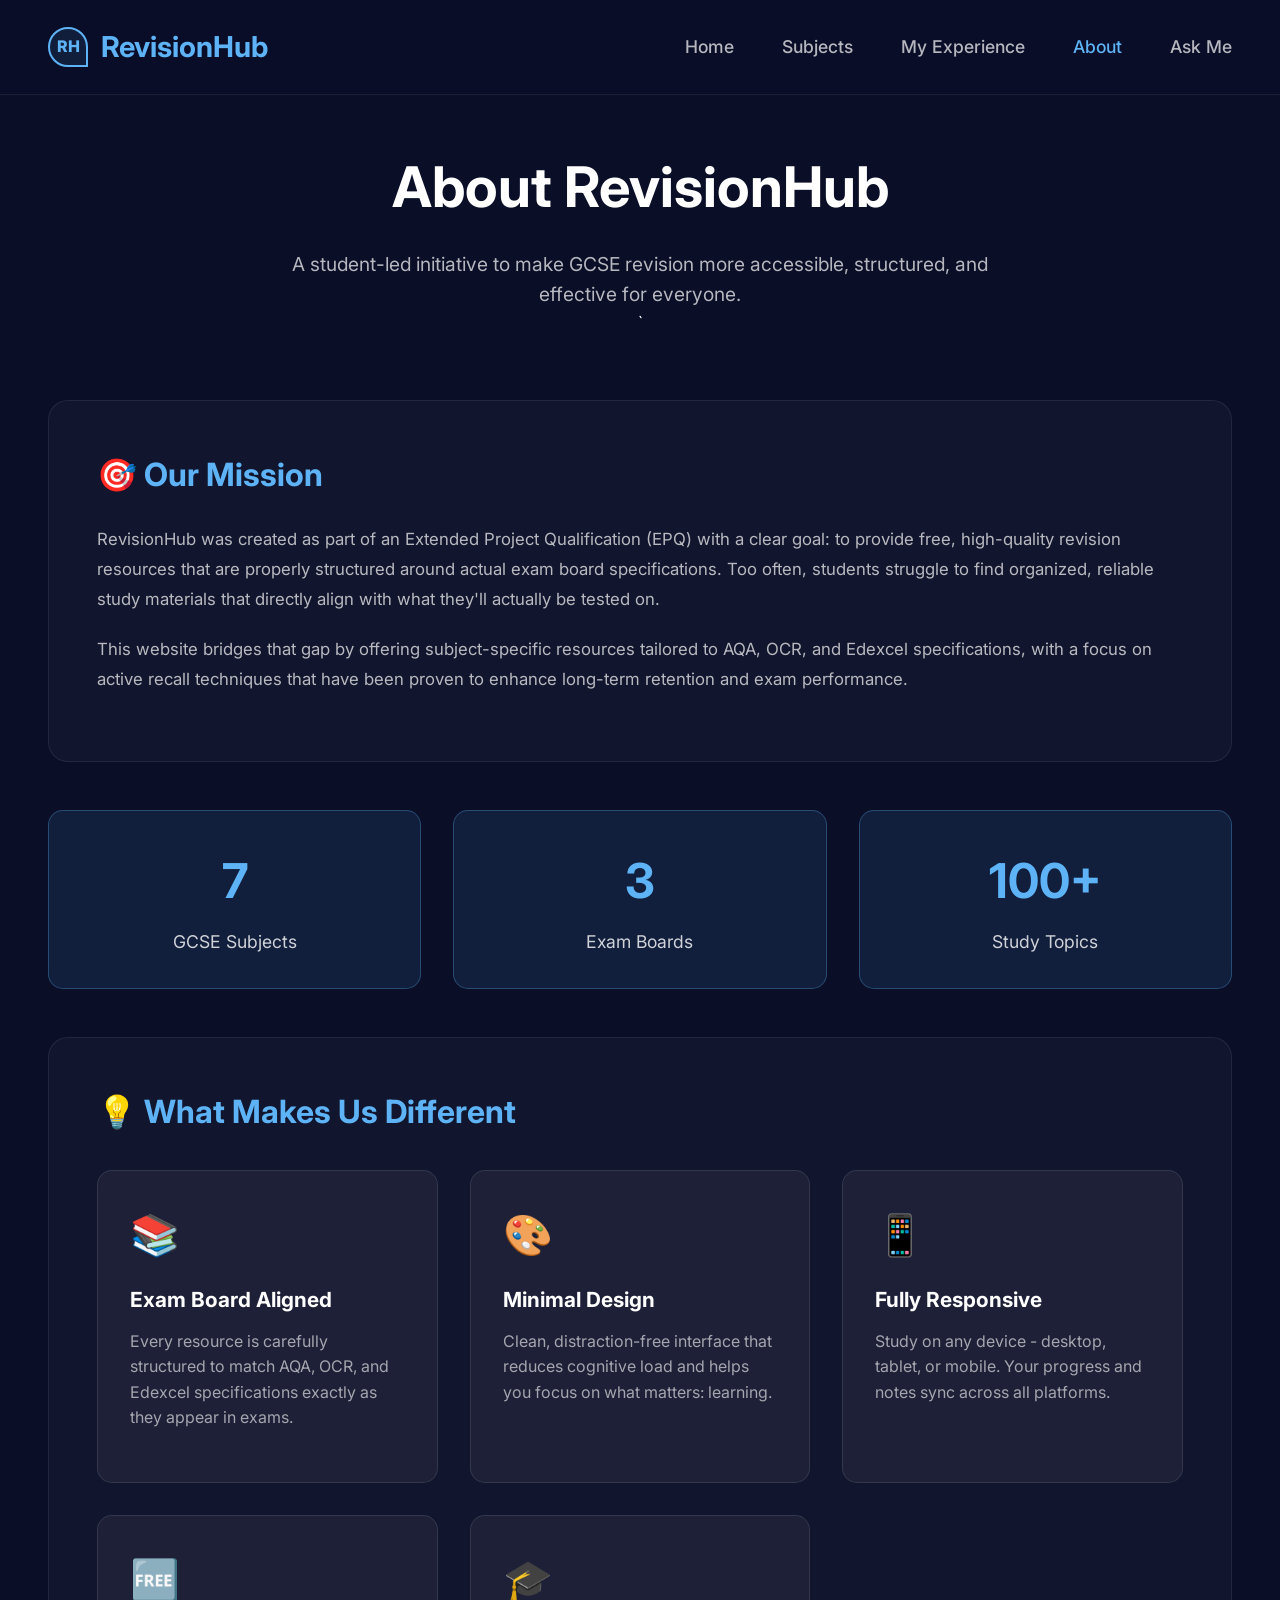
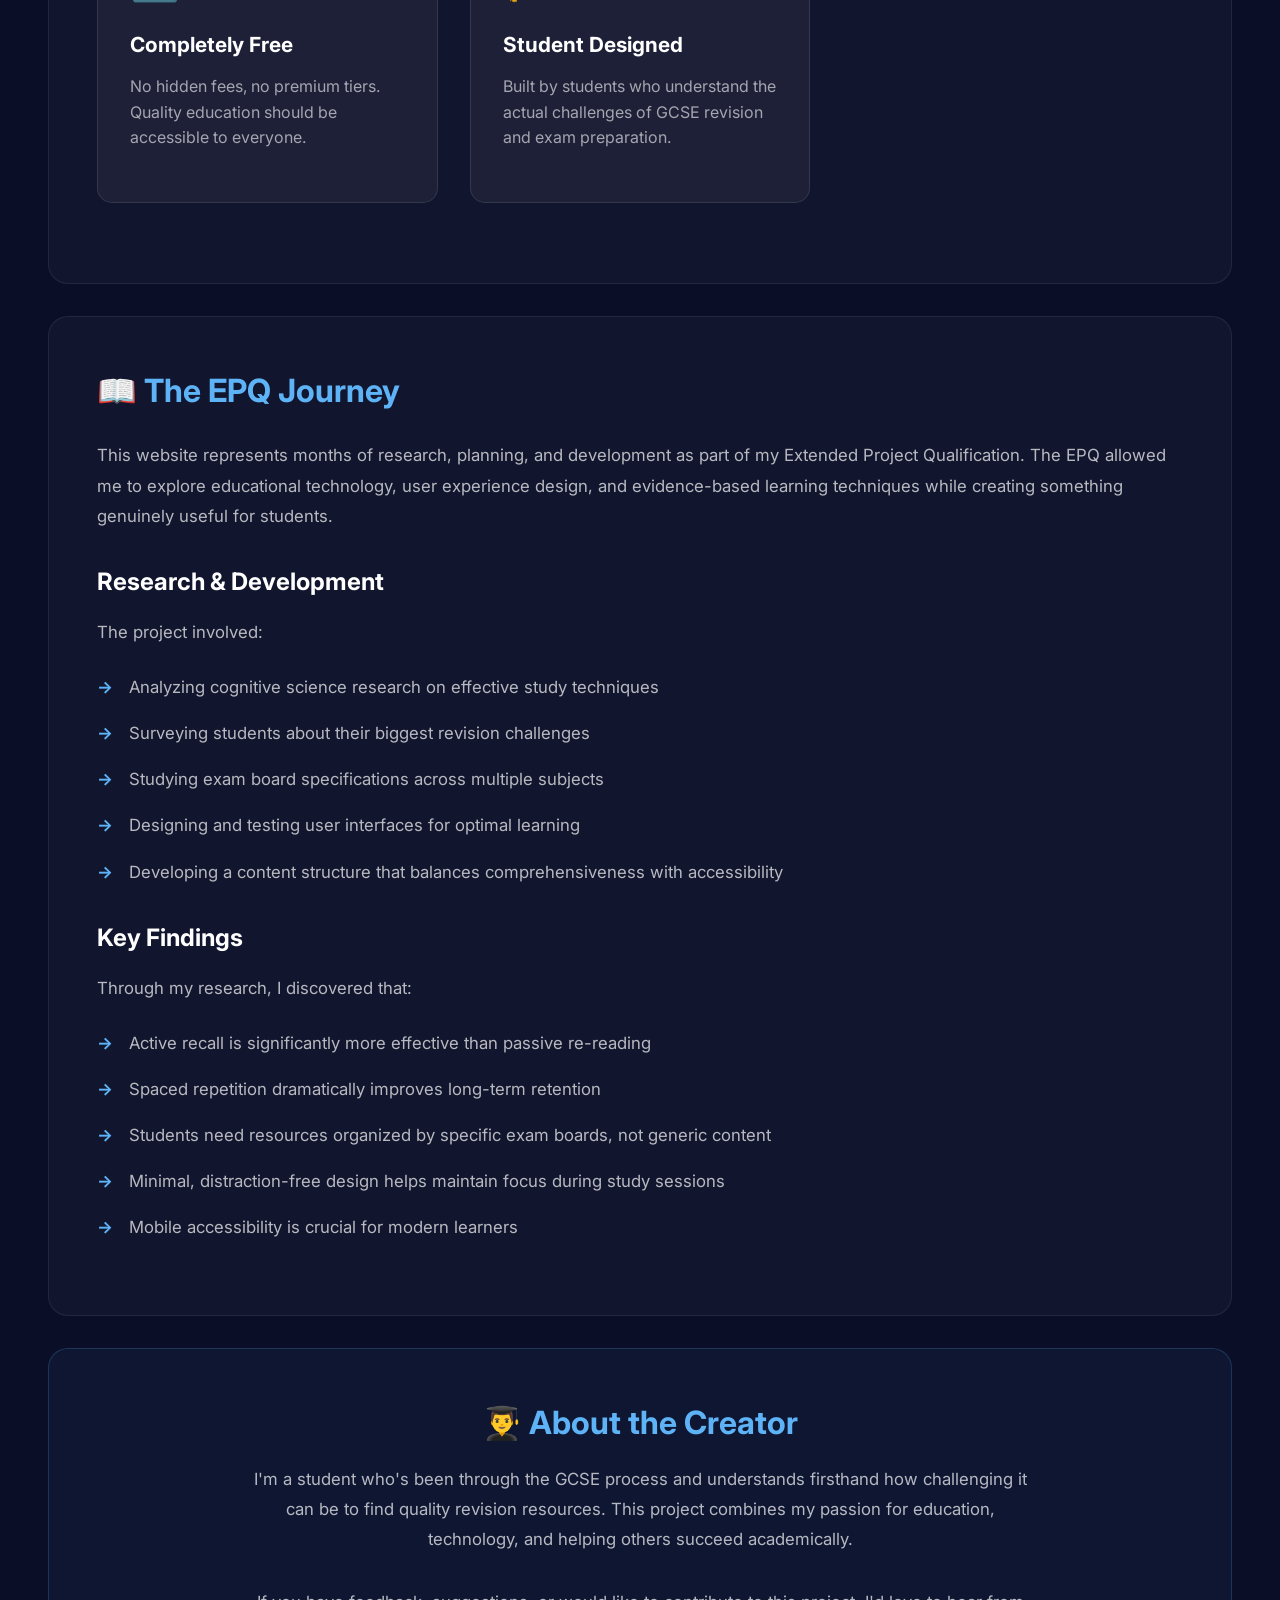
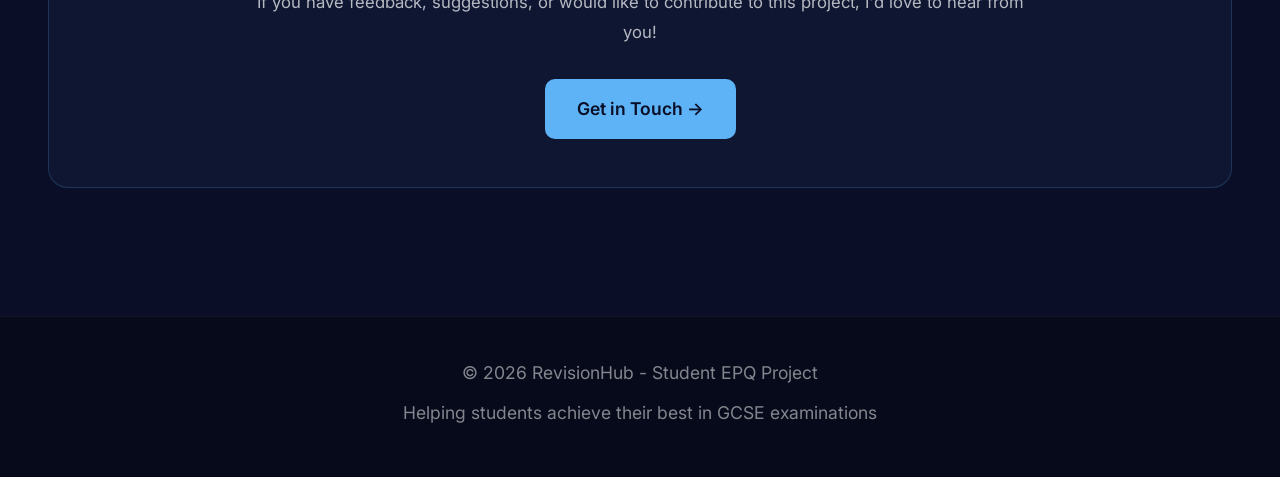
==== commit 165b0e25: "all sections accept subjects finished" ====
--- a/pages/about.html
+++ b/pages/about.html
@@ -3,7 +3,7 @@
 <head>
     <meta charset="UTF-8">
     <meta name="viewport" content="width=device-width, initial-scale=1.0">
-    <title>About - ReviseSmart</title>
+    <title>About - RevisionHub</title>
     <link rel="preconnect" href="https://fonts.googleapis.com">
     <link rel="preconnect" href="https://fonts.gstatic.com" crossorigin>
     <link href="https://fonts.googleapis.com/css2?family=Inter:wght@400;500;600;700&display=swap" rel="stylesheet">
@@ -133,7 +133,7 @@
     </div>
 
     <footer>
-        <p>&copy; 2024 ReviseSmart - Student EPQ Project</p>
+        <p>&copy; 2026 RevisionHub - Student EPQ Project</p>
         <p>Helping students achieve their best in GCSE examinations</p>
     </footer>
 
--- a/css/main.css
+++ b/css/main.css
@@ -1,5 +1,5 @@
 /* ===================================
-   ReviseSmart - Main Stylesheet
+   RevisionHub - Main Stylesheet
    =================================== */
 
 /* CSS Variables */
@@ -907,4 +907,95 @@
             .form-container {
                 padding: 2rem;
             }
+        }
+
+        .filter-section {
+            max-width: 1400px;
+            margin: 0 auto 3rem;
+            padding: 0 3rem;
+        }
+
+        .filter-tabs {
+            display: flex;
+            gap: 1rem;
+            justify-content: center;
+            flex-wrap: wrap;
+        }
+
+        .filter-tab {
+            background: rgba(255, 255, 255, 0.05);
+            border: 1px solid rgba(255, 255, 255, 0.1);
+            color: rgba(255, 255, 255, 0.7);
+            padding: 0.8rem 1.8rem;
+            border-radius: 10px;
+            cursor: pointer;
+            font-weight: 600;
+            transition: all 0.3s;
+            font-size: 1rem;
+        }
+
+        .filter-tab:hover {
+            background: rgba(255, 255, 255, 0.08);
+            border-color: rgba(94, 179, 246, 0.3);
+        }
+
+        .filter-tab.active {
+            background: #5eb3f6;
+            color: #0a0e27;
+            border-color: #5eb3f6;
+        }
+
+        .subjects-container {
+            max-width: 1400px;
+            margin: 0 auto;
+            padding: 0 3rem 4rem;
+        }
+
+        .subject-card-detailed {
+            background: rgba(255, 255, 255, 0.03);
+            border-radius: 20px;
+            padding: 2.5rem;
+            border: 1px solid rgba(255, 255, 255, 0.08);
+            margin-bottom: 2rem;
+            transition: all 0.3s;
+        }
+
+        .subject-card-detailed:hover {
+            background: rgba(255, 255, 255, 0.06);
+            border-color: rgba(94, 179, 246, 0.3);
+        }
+
+        .subject-header {
+            display: flex;
+            align-items: center;
+            gap: 2rem;
+            margin-bottom: 1.5rem;
+        }
+
+        .subject-info h3 {
+            font-size: 2rem;
+            margin-bottom: 0.5rem;
+        }
+
+        .subject-meta {
+            display: flex;
+            gap: 1.5rem;
+            align-items: center;
+            margin-top: 0.5rem;
+        }
+
+        .view-resources-btn {
+            background: #5eb3f6;
+            color: #0a0e27;
+            padding: 1rem 2rem;
+            border-radius: 10px;
+            text-decoration: none;
+            font-weight: 600;
+            transition: all 0.3s;
+            display: inline-block;
+            margin-top: 1rem;
+        }
+
+        .view-resources-btn:hover {
+            background: #4a9de0;
         }
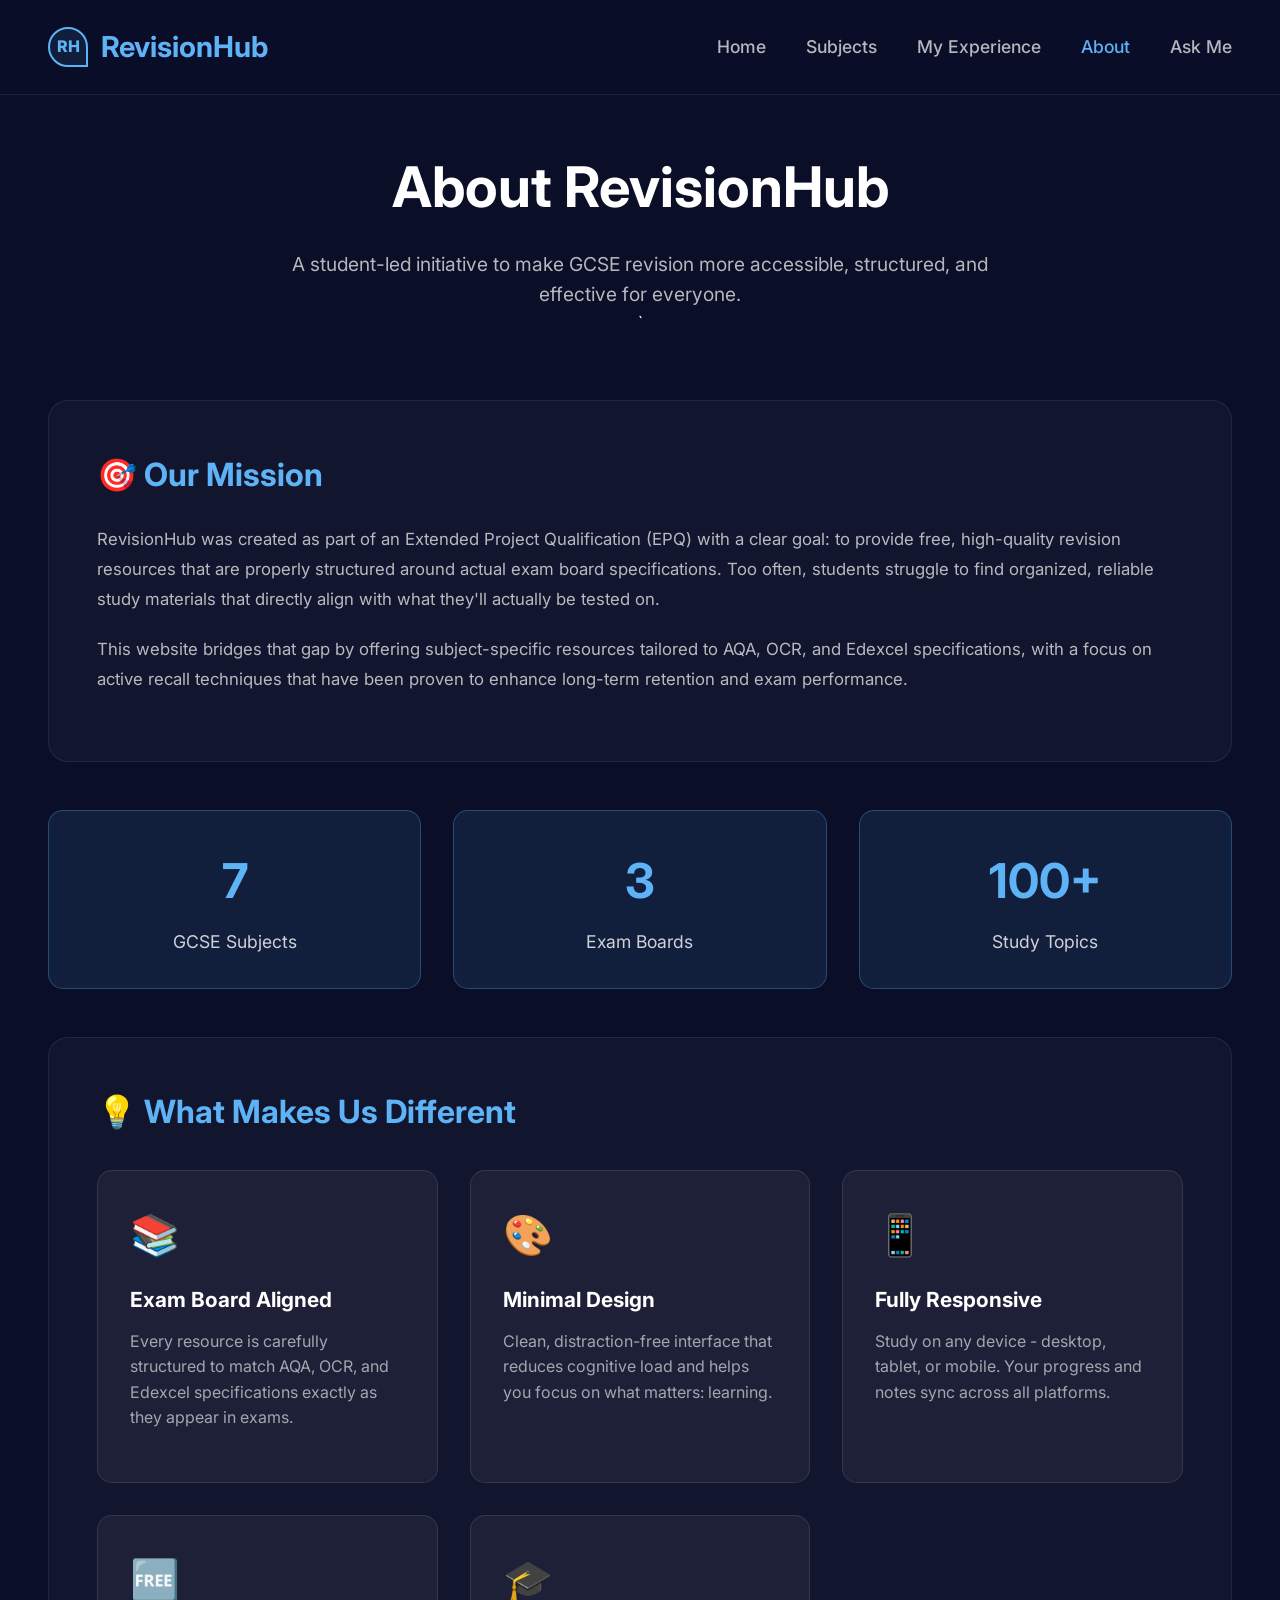
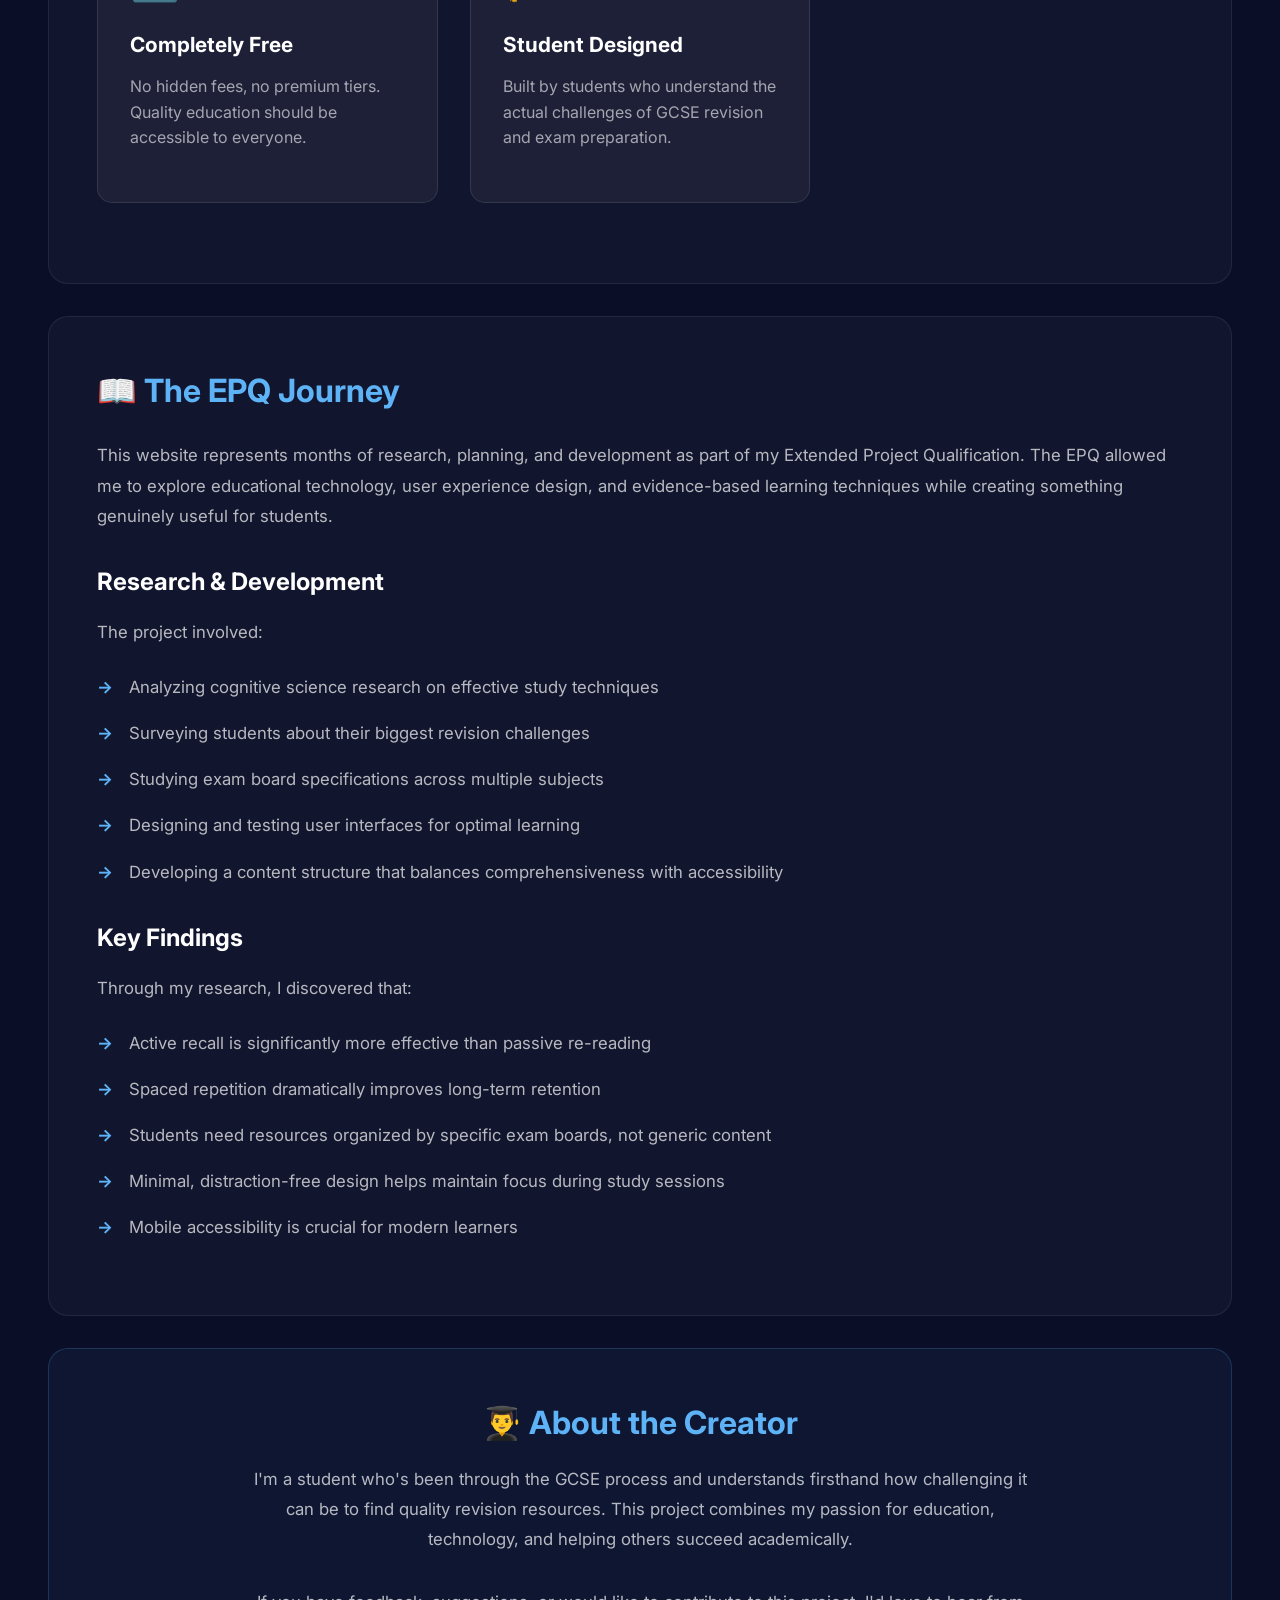
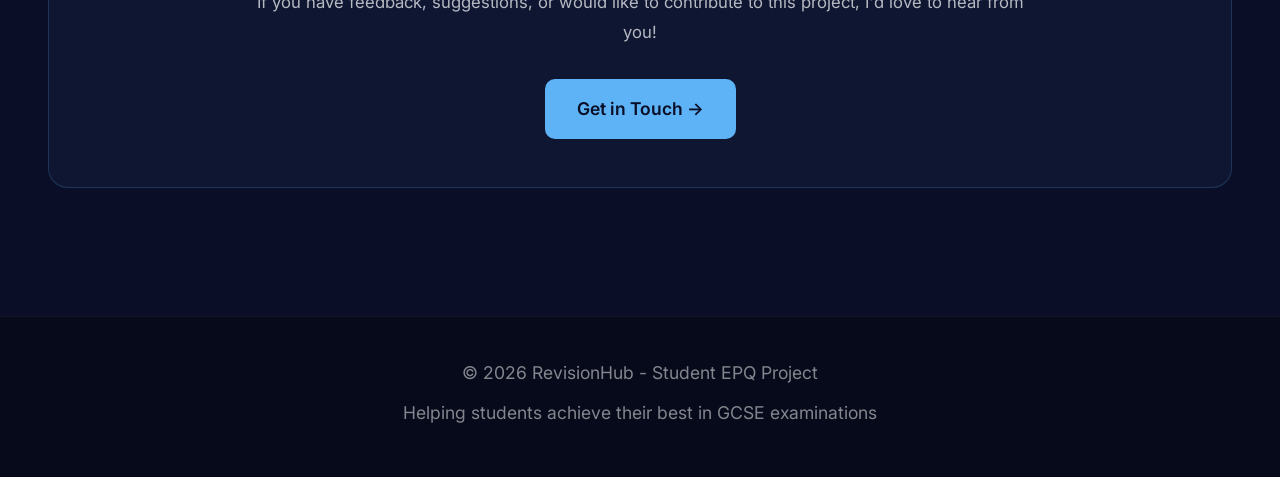
==== commit 1dcacc45: "nearly finished" ====
--- a/pages/about.html
+++ b/pages/about.html
@@ -4,6 +4,7 @@
     <meta charset="UTF-8">
     <meta name="viewport" content="width=device-width, initial-scale=1.0">
     <title>About - RevisionHub</title>
+    <link rel="icon" type="image/x-icon" href="../assets/images/logo.png">
     <link rel="preconnect" href="https://fonts.googleapis.com">
     <link rel="preconnect" href="https://fonts.gstatic.com" crossorigin>
     <link href="https://fonts.googleapis.com/css2?family=Inter:wght@400;500;600;700&display=swap" rel="stylesheet">
@@ -31,7 +32,7 @@
             </div>
     </header>
 
-    <div class="page-header">
+    <div class="page-header page-header-center">
         <h1>About RevisionHub</h1>
         <p>A student-led initiative to make GCSE revision more accessible, structured, and effective for everyone.</p>`
     </div>
--- a/css/main.css
+++ b/css/main.css
@@ -28,6 +28,7 @@
     color: var(--text-primary);
     min-height: 100vh;
     line-height: 1.6;
+    overflow-x: hidden;
 }
 
 /* Header & Navigation */
@@ -88,7 +89,7 @@
 
 .nav-links {
     display: flex;
-    gap: 3rem;
+    gap: 2.5rem;
     list-style: none;
 }
 
@@ -103,6 +104,45 @@
 .nav-links a:hover,
 .nav-links a.active {
     color: var(--accent-blue);
+}
+
+/* Responsive Header Adjustments */
+@media (max-width: 1100px) {
+    header {
+        padding: 1.2rem 2rem;
+    }
+
+    .nav-links {
+        gap: 1.8rem;
+    }
+
+    .nav-links a {
+        font-size: 1rem;
+    }
+}
+
+@media (max-width: 950px) {
+    header {
+        padding: 1rem 1.5rem;
+    }
+
+    .nav-links {
+        gap: 1.2rem;
+    }
+
+    .nav-links a {
+        font-size: 0.9rem;
+    }
+
+    .logo-text {
+        font-size: 1.4rem;
+    }
+
+    .brain-logo {
+        width: 35px;
+        height: 35px;
+        font-size: 0.9rem;
+    }
 }
 
 /* Hero Section */
@@ -354,6 +394,24 @@
 }
 
 @media (max-width: 768px) {
+    body.menu-open {
+        overflow: hidden;
+    }
+
+    .subject-icon-large {
+        font-size: 3rem;
+    }
+
+    .header-description {
+        font-size: 1rem;
+        line-height: 1.5;
+    }
+
+    .header-meta {
+        flex-wrap: wrap;
+        gap: 1rem;
+    }
+
     .mobile-menu-btn {
         display: block;
         background: none;
@@ -367,10 +425,6 @@
 
     .mobile-menu-btn.active {
         transform: rotate(90deg);
-    }
-
-    body.menu-open {
-        overflow: hidden;
     }
 
     .nav-links {
@@ -406,11 +460,25 @@
         transition: all 0.4s cubic-bezier(0.25, 0.46, 0.45, 0.94);
     }
 
-    .nav-links.active li:nth-child(1) { transition-delay: 0.1s; }
-    .nav-links.active li:nth-child(2) { transition-delay: 0.15s; }
-    .nav-links.active li:nth-child(3) { transition-delay: 0.2s; }
-    .nav-links.active li:nth-child(4) { transition-delay: 0.25s; }
-    .nav-links.active li:nth-child(5) { transition-delay: 0.3s; }
+    .nav-links.active li:nth-child(1) {
+        transition-delay: 0.1s;
+    }
+
+    .nav-links.active li:nth-child(2) {
+        transition-delay: 0.15s;
+    }
+
+    .nav-links.active li:nth-child(3) {
+        transition-delay: 0.2s;
+    }
+
+    .nav-links.active li:nth-child(4) {
+        transition-delay: 0.25s;
+    }
+
+    .nav-links.active li:nth-child(5) {
+        transition-delay: 0.3s;
+    }
 
     .nav-links.active li {
         transform: translateX(0);
@@ -422,7 +490,7 @@
     }
 
     .logo-text {
-        font-size: 1.5rem;
+        font-size: 1.3rem;
     }
 
     .hero {
@@ -454,6 +522,32 @@
     .page-header h1 {
         font-size: 2rem;
     }
+
+    .page-header-center {
+        padding: 2rem 1.5rem;
+    }
+
+    .page-header-center h1 {
+        font-size: 2rem;
+    }
+
+    .filter-section {
+        padding: 0 1.5rem;
+    }
+
+    .subjects-container {
+        padding: 0 1.5rem 4rem;
+    }
+
+    .subject-card-detailed {
+        padding: 2rem;
+    }
+
+    .subject-header {
+        flex-direction: column;
+        gap: 1.5rem;
+        text-align: center;
+    }
 }
 
 @media (max-width: 480px) {
@@ -466,7 +560,7 @@
     }
 }
 
-.page-header {
+.page-header-center {
     max-width: 1400px;
     margin: 0 auto;
     padding: 3rem 3rem 4rem;
@@ -474,13 +568,13 @@
     text-align: center;
 }
 
-.page-header h1 {
+.page-header-center h1 {
     font-size: 3.5rem;
     margin-bottom: 1rem;
     color: #ffffff;
 }
 
-.page-header p {
+.page-header-center p {
     font-size: 1.2rem;
     color: rgba(255, 255, 255, 0.7);
     max-width: 700px;
@@ -763,239 +857,878 @@
     box-shadow: 0 8px 25px rgba(0, 0, 0, 0.4);
 }
 
- .ask-me {
-            max-width: 700px;
-            margin: 0 auto;
-            padding: 4rem 3rem;
-
-        .ask-me-title {
-            font-size: 3rem;
-            margin-bottom: 1rem;
+.ask-me {
+    max-width: 700px;
+    margin: 0 auto;
+    padding: 4rem 3rem;
+
+    .ask-me-title {
+        font-size: 3rem;
+        margin-bottom: 1rem;
+        text-align: center;
+    }
+
+    .subtitle {
+        text-align: center;
+        color: rgba(255, 255, 255, 0.7);
+        font-size: 1.1rem;
+        margin-bottom: 3rem;
+    }
+
+    .form-container {
+        background: rgba(255, 255, 255, 0.03);
+        border-radius: 20px;
+        padding: 3rem;
+        border: 1px solid rgba(255, 255, 255, 0.08);
+    }
+
+    .form-group {
+        margin-bottom: 1.5rem;
+    }
+
+    label {
+        display: block;
+        color: rgba(255, 255, 255, 0.9);
+        margin-bottom: 0.5rem;
+        font-weight: 500;
+        font-size: 1rem;
+    }
+
+    input,
+    textarea {
+        width: 100%;
+        background: rgba(255, 255, 255, 0.05);
+        border: 1px solid rgba(255, 255, 255, 0.1);
+        border-radius: 10px;
+        padding: 1rem;
+        color: #ffffff;
+        font-size: 1rem;
+        font-family: 'Inter', sans-serif;
+        transition: all 0.3s;
+    }
+
+    input:focus,
+    textarea:focus {
+        outline: none;
+        border-color: #5eb3f6;
+        background: rgba(255, 255, 255, 0.08);
+    }
+
+    input::placeholder,
+    textarea::placeholder {
+        color: rgba(255, 255, 255, 0.4);
+    }
+
+    textarea {
+        resize: vertical;
+        min-height: 150px;
+    }
+
+    .submit-btn {
+        width: 100%;
+        background: #5eb3f6;
+        color: #0a0e27;
+        border: none;
+        padding: 1.2rem;
+        border-radius: 10px;
+        font-size: 1.1rem;
+        font-weight: 600;
+        cursor: pointer;
+        transition: all 0.3s;
+        margin-top: 1rem;
+    }
+
+    .submit-btn:hover {
+        background: #4a9de0;
+        transform: translateY(-2px);
+        box-shadow: 0 10px 30px rgba(94, 179, 246, 0.3);
+    }
+
+    .success-message {
+        display: none;
+        background: rgba(34, 197, 94, 0.2);
+        border: 1px solid rgba(34, 197, 94, 0.5);
+        border-radius: 10px;
+        padding: 1.5rem;
+        margin-top: 1.5rem;
+        text-align: center;
+        color: #4ade80;
+    }
+
+    .success-message.show {
+        display: block;
+    }
+}
+
+@media (max-width: 768px) {
+    .mobile-menu-btn {
+        display: block;
+    }
+
+    .nav-links {
+        position: fixed;
+        top: 80px;
+        right: -100%;
+        flex-direction: column;
+        background: rgba(10, 14, 39, 0.98);
+        width: 100%;
+        padding: 2rem;
+        gap: 1.5rem;
+        transition: right 0.3s ease;
+        border-top: 1px solid rgba(255, 255, 255, 0.1);
+    }
+
+    .nav-links.active {
+        right: 0;
+    }
+
+    header {
+        padding: 1rem 1.5rem;
+    }
+
+    .logo {
+        font-size: 1.5rem;
+    }
+
+    .content {
+        padding: 3rem 1.5rem;
+    }
+
+    h1 {
+        font-size: 2rem;
+    }
+
+    .form-container {
+        padding: 2rem;
+    }
+}
+
+.filter-section {
+    max-width: 1400px;
+    margin: 0 auto 3rem;
+    padding: 0 3rem;
+}
+
+.filter-tabs {
+    display: flex;
+    gap: 1rem;
+    justify-content: center;
+    flex-wrap: wrap;
+}
+
+.filter-tab {
+    background: rgba(255, 255, 255, 0.05);
+    border: 1px solid rgba(255, 255, 255, 0.1);
+    color: rgba(255, 255, 255, 0.7);
+    padding: 0.8rem 1.8rem;
+    border-radius: 10px;
+    cursor: pointer;
+    font-weight: 600;
+    transition: all 0.3s;
+    font-size: 1rem;
+}
+
+.filter-tab:hover {
+    background: rgba(255, 255, 255, 0.08);
+    border-color: rgba(94, 179, 246, 0.3);
+}
+
+.filter-tab.active {
+    background: #5eb3f6;
+    color: #0a0e27;
+    border-color: #5eb3f6;
+}
+
+.subjects-container {
+    max-width: 1400px;
+    margin: 0 auto;
+    padding: 0 3rem 4rem;
+}
+
+.subject-card-detailed {
+    background: rgba(255, 255, 255, 0.03);
+    border-radius: 20px;
+    padding: 2.5rem;
+    border: 1px solid rgba(255, 255, 255, 0.08);
+    margin-bottom: 2rem;
+    transition: all 0.3s;
+}
+
+.subject-card-detailed:hover {
+    background: rgba(255, 255, 255, 0.06);
+    border-color: rgba(94, 179, 246, 0.3);
+}
+
+.subject-header {
+    display: flex;
+    align-items: center;
+    gap: 2rem;
+    margin-bottom: 1.5rem;
+}
+
+.subject-info h3 {
+    font-size: 2rem;
+    margin-bottom: 0.5rem;
+}
+
+.subject-meta {
+    display: flex;
+    gap: 1.5rem;
+    align-items: center;
+    margin-top: 0.5rem;
+}
+
+.view-resources-btn {
+    background: #5eb3f6;
+    color: #0a0e27;
+    padding: 1rem 2rem;
+    border-radius: 10px;
+    text-decoration: none;
+    font-weight: 600;
+    transition: all 0.3s;
+    display: inline-block;
+    margin-top: 1rem;
+}
+
+.view-resources-btn:hover {
+    background: #4a9de0;
+}
+
+.topics-list-section {
+    max-width: 1400px;
+    margin: 0 auto;
+    padding: 0 3rem 2rem;
+}
+
+.topics-list {
+    background: rgba(255, 255, 255, 0.03);
+    border-radius: 15px;
+    padding: 2rem;
+    border: 1px solid rgba(255, 255, 255, 0.08);
+}
+
+.topics-list h3 {
+    font-size: 1.3rem;
+    margin-bottom: 1rem;
+    color: #5eb3f6;
+}
+
+.topics-grid {
+    display: flex;
+    flex-wrap: wrap;
+    gap: 1rem;
+}
+
+.topic-tag {
+    background: rgba(94, 179, 246, 0.1);
+    padding: 0.6rem 1rem;
+    border-radius: 8px;
+    font-size: 0.95rem;
+    color: rgba(255, 255, 255, 0.9);
+    border: 1px solid rgba(94, 179, 246, 0.2);
+}
+
+.main-content {
+    max-width: 1400px;
+    margin: 0 auto;
+    padding: 0 3rem 4rem;
+}
+
+.topic-card {
+    background: rgba(255, 255, 255, 0.03);
+    border-radius: 15px;
+    border: 1px solid rgba(255, 255, 255, 0.08);
+    margin-bottom: 1.5rem;
+    overflow: hidden;
+    transition: all 0.3s;
+}
+
+.topic-card:hover {
+    border-color: rgba(94, 179, 246, 0.3);
+}
+
+.topic-card-header {
+    padding: 2rem;
+    display: flex;
+    justify-content: space-between;
+    align-items: center;
+    cursor: pointer;
+}
+
+.topic-info {
+    display: flex;
+    align-items: center;
+    gap: 1.5rem;
+    flex: 1;
+}
+
+.topic-icon {
+    font-size: 2.5rem;
+}
+
+.topic-title h3 {
+    font-size: 1.5rem;
+    margin-bottom: 0.3rem;
+}
+
+.topic-description {
+    color: rgba(255, 255, 255, 0.6);
+    font-size: 0.95rem;
+}
+
+.view-more-btn {
+    background: rgba(94, 179, 246, 0.15);
+    color: #5eb3f6;
+    padding: 0.7rem 1.5rem;
+    border-radius: 8px;
+    border: 1px solid rgba(94, 179, 246, 0.3);
+    font-weight: 600;
+    cursor: pointer;
+    transition: all 0.3s;
+    font-size: 0.95rem;
+}
+
+.view-more-btn:hover {
+    background: rgba(94, 179, 246, 0.25);
+}
+
+.topic-card-content {
+    max-height: 0;
+    overflow: hidden;
+    transition: max-height 0.3s ease;
+}
+
+.topic-card-content.open {
+    max-height: 400px;
+}
+
+.topic-actions {
+    padding: 0 2rem 2rem 2rem;
+    display: flex;
+    gap: 1rem;
+    flex-wrap: wrap;
+}
+
+.action-btn {
+    flex: 1;
+    min-width: 200px;
+    background: #5eb3f6;
+    color: #0a0e27;
+    padding: 1rem 2rem;
+    border-radius: 10px;
+    text-decoration: none;
+    font-weight: 600;
+    text-align: center;
+    transition: all 0.3s;
+    border: none;
+    cursor: pointer;
+    font-size: 1rem;
+    display: flex;
+    align-items: center;
+    justify-content: center;
+    gap: 0.5rem;
+}
+
+.action-btn:hover {
+    background: #4a9de0;
+    transform: translateY(-2px);
+}
+
+.action-btn.secondary {
+    background: rgba(94, 179, 246, 0.2);
+    color: #5eb3f6;
+}
+
+.action-btn.secondary:hover {
+    background: rgba(94, 179, 246, 0.3);
+}
+
+@media (max-width: 768px) {
+
+    .topics-list-section,
+    .main-content {
+        padding-left: 1.5rem;
+        padding-right: 1.5rem;
+    }
+
+    .topic-card-header {
+        flex-direction: column;
+        gap: 1.5rem;
+        align-items: flex-start;
+    }
+
+    .topic-info {
+        flex-direction: column;
+        align-items: flex-start;
+        gap: 1rem;
+    }
+
+    .topics-grid {
+        grid-template-columns: 1fr;
+    }
+
+    .action-btn {
+        min-width: 100%;
+    }
+}
+
+.topics-list-section {
+    max-width: 1400px;
+    margin: 0 auto;
+    padding: 0 3rem 2rem;
+}
+
+.topics-list {
+    background: rgba(255, 255, 255, 0.03);
+    border-radius: 15px;
+    padding: 2rem;
+    border: 1px solid rgba(255, 255, 255, 0.08);
+}
+
+.topics-list h3 {
+    font-size: 1.3rem;
+    margin-bottom: 1rem;
+    color: #5eb3f6;
+}
+
+.topics-grid {
+    display: grid;
+    grid-template-columns: repeat(auto-fit, minmax(200px, 1fr));
+    gap: 0.8rem;
+}
+
+.topic-tag {
+    background: rgba(94, 179, 246, 0.1);
+    padding: 0.6rem 1rem;
+    border-radius: 8px;
+    font-size: 0.95rem;
+    color: rgba(255, 255, 255, 0.9);
+    border: 1px solid rgba(94, 179, 246, 0.2);
+}
+
+.main-content {
+    max-width: 1400px;
+    margin: 0 auto;
+    padding: 0 3rem 4rem;
+}
+
+.topic-card {
+    background: rgba(255, 255, 255, 0.03);
+    border-radius: 15px;
+    border: 1px solid rgba(255, 255, 255, 0.08);
+    margin-bottom: 1.5rem;
+    overflow: hidden;
+    transition: all 0.3s;
+}
+
+.topic-card:hover {
+    border-color: rgba(94, 179, 246, 0.3);
+}
+
+.topic-card-header {
+    padding: 2rem;
+    display: flex;
+    justify-content: space-between;
+    align-items: center;
+    cursor: pointer;
+}
+
+.topic-info {
+    display: flex;
+    align-items: center;
+    gap: 1.5rem;
+    flex: 1;
+}
+
+.topic-icon {
+    font-size: 2.5rem;
+}
+
+.topic-title h3 {
+    font-size: 1.5rem;
+    margin-bottom: 0.3rem;
+}
+
+.topic-description {
+    color: rgba(255, 255, 255, 0.6);
+    font-size: 0.95rem;
+}
+
+.view-more-btn {
+    background: rgba(94, 179, 246, 0.15);
+    color: #5eb3f6;
+    padding: 0.7rem 1.5rem;
+    border-radius: 8px;
+    border: 1px solid rgba(94, 179, 246, 0.3);
+    font-weight: 600;
+    cursor: pointer;
+    transition: all 0.3s;
+    font-size: 0.95rem;
+}
+
+.view-more-btn:hover {
+    background: rgba(94, 179, 246, 0.25);
+}
+
+.topic-card-content {
+    max-height: 0;
+    overflow: hidden;
+    transition: max-height 0.3s ease;
+}
+
+.topic-card-content.open {
+    max-height: 400px;
+}
+
+.topic-actions {
+    padding: 0 2rem 2rem 2rem;
+    display: flex;
+    gap: 1rem;
+    flex-wrap: wrap;
+}
+
+.action-btn {
+    flex: 1;
+    min-width: 200px;
+    background: #5eb3f6;
+    color: #0a0e27;
+    padding: 1rem 2rem;
+    border-radius: 10px;
+    text-decoration: none;
+    font-weight: 600;
+    text-align: center;
+    transition: all 0.3s;
+    border: none;
+    cursor: pointer;
+    font-size: 1rem;
+    display: flex;
+    align-items: center;
+    justify-content: center;
+    gap: 0.5rem;
+}
+
+.action-btn:hover {
+    background: #4a9de0;
+    transform: translateY(-2px);
+}
+
+.action-btn.secondary {
+    background: rgba(94, 179, 246, 0.2);
+    color: #5eb3f6;
+}
+
+.action-btn.secondary:hover {
+    background: rgba(94, 179, 246, 0.3);
+}
+
+@media (max-width: 768px) {
+
+    .topics-list-section,
+    .main-content {
+        padding-left: 1.5rem;
+        padding-right: 1.5rem;
+    }
+
+    .topic-card-header {
+        flex-direction: column;
+        gap: 1.5rem;
+        align-items: flex-start;
+    }
+
+    .topic-info {
+        flex-direction: column;
+        align-items: flex-start;
+        gap: 1rem;
+    }
+
+    .topics-grid {
+        grid-template-columns: 1fr;
+    }
+
+    .action-btn {
+        min-width: 100%;
+    }
+}
+
+.useful-videos {
+            max-width: 1400px;
+            margin: 4rem auto;
+            padding: 0 3rem;
+        }
+        .useful-videos h2 {
+            text-align: center;
+            font-size: 2rem;
+            margin-bottom: 2rem;
+            color: #5eb3f6;
+        }
+        .video-grid {
+            display: grid;
+            grid-template-columns: repeat(auto-fit, minmax(300px, 1fr));
+            gap: 1.5rem;
+        }
+        .video-card {
+            background: rgba(255, 255, 255, 0.03);
+            border-radius: 12px;
+            border: 1px solid rgba(94, 179, 246, 0.2);
+            overflow: hidden;
+            transition: all 0.3s;
+        }
+        .video-card:hover {
+            transform: translateY(-5px);
+            border-color: #5eb3f6;
+        }
+        .video-card iframe {
+            width: 100%;
+            height: 180px;
+            border: none;
+        }
+        .video-info {
+            padding: 1rem;
             text-align: center;
         }
-
-        .subtitle {
-            text-align: center;
+        .video-info h3 {
+            font-size: 1.2rem;
+            margin: 0.5rem 0;
+            color: #fff;
+        }
+        .video-info p {
+            font-size: 0.9rem;
             color: rgba(255, 255, 255, 0.7);
-            font-size: 1.1rem;
-            margin-bottom: 3rem;
+            margin: 0;
         }
-
-        .form-container {
-            background: rgba(255, 255, 255, 0.03);
-            border-radius: 20px;
-            padding: 3rem;
-            border: 1px solid rgba(255, 255, 255, 0.08);
+        @media (max-width: 768px) {
+            .useful-videos { padding: 0 1.5rem; }
+            .video-card iframe { height: 160px; }
         }
 
-        .form-group {
-            margin-bottom: 1.5rem;
-        }
-
-        label {
-            display: block;
-            color: rgba(255, 255, 255, 0.9);
-            margin-bottom: 0.5rem;
-            font-weight: 500;
-            font-size: 1rem;
-        }
-
-        input,
-        textarea {
-            width: 100%;
-            background: rgba(255, 255, 255, 0.05);
-            border: 1px solid rgba(255, 255, 255, 0.1);
-            border-radius: 10px;
-            padding: 1rem;
-            color: #ffffff;
-            font-size: 1rem;
-            font-family: 'Inter', sans-serif;
-            transition: all 0.3s;
-        }
-
-        input:focus,
-        textarea:focus {
-            outline: none;
-            border-color: #5eb3f6;
-            background: rgba(255, 255, 255, 0.08);
-        }
-
-        input::placeholder,
-        textarea::placeholder {
-            color: rgba(255, 255, 255, 0.4);
-        }
-
-        textarea {
-            resize: vertical;
-            min-height: 150px;
-        }
-
-        .submit-btn {
-            width: 100%;
-            background: #5eb3f6;
-            color: #0a0e27;
-            border: none;
-            padding: 1.2rem;
-            border-radius: 10px;
-            font-size: 1.1rem;
-            font-weight: 600;
-            cursor: pointer;
-            transition: all 0.3s;
-            margin-top: 1rem;
-        }
-
-        .submit-btn:hover {
-            background: #4a9de0;
-            transform: translateY(-2px);
-            box-shadow: 0 10px 30px rgba(94, 179, 246, 0.3);
-        }
-
-        .success-message {
-            display: none;
-            background: rgba(34, 197, 94, 0.2);
-            border: 1px solid rgba(34, 197, 94, 0.5);
-            border-radius: 10px;
-            padding: 1.5rem;
-            margin-top: 1.5rem;
-            text-align: center;
-            color: #4ade80;
-        }
-
-        .success-message.show {
-            display: block;
-        }
-        }
-
- @media (max-width: 768px) {
-            .mobile-menu-btn {
-                display: block;
-            }
-
-            .nav-links {
-                position: fixed;
-                top: 80px;
-                right: -100%;
-                flex-direction: column;
-                background: rgba(10, 14, 39, 0.98);
-                width: 100%;
-                padding: 2rem;
-                gap: 1.5rem;
-                transition: right 0.3s ease;
-                border-top: 1px solid rgba(255, 255, 255, 0.1);
-            }
-
-            .nav-links.active {
-                right: 0;
-            }
-
-            header {
-                padding: 1rem 1.5rem;
-            }
-
-            .logo {
-                font-size: 1.5rem;
-            }
-
-            .content {
-                padding: 3rem 1.5rem;
-            }
-
-            h1 {
-                font-size: 2rem;
-            }
-
-            .form-container {
-                padding: 2rem;
-            }
-        }
-
-        .filter-section {
-            max-width: 1400px;
-            margin: 0 auto 3rem;
-            padding: 0 3rem;
-        }
-
-        .filter-tabs {
-            display: flex;
-            gap: 1rem;
-            justify-content: center;
-            flex-wrap: wrap;
-        }
-
-        .filter-tab {
-            background: rgba(255, 255, 255, 0.05);
-            border: 1px solid rgba(255, 255, 255, 0.1);
-            color: rgba(255, 255, 255, 0.7);
-            padding: 0.8rem 1.8rem;
-            border-radius: 10px;
-            cursor: pointer;
-            font-weight: 600;
-            transition: all 0.3s;
-            font-size: 1rem;
-        }
-
-        .filter-tab:hover {
-            background: rgba(255, 255, 255, 0.08);
-            border-color: rgba(94, 179, 246, 0.3);
-        }
-
-        .filter-tab.active {
-            background: #5eb3f6;
-            color: #0a0e27;
-            border-color: #5eb3f6;
-        }
-
-        .subjects-container {
-            max-width: 1400px;
-            margin: 0 auto;
-            padding: 0 3rem 4rem;
-        }
-
-        .subject-card-detailed {
-            background: rgba(255, 255, 255, 0.03);
-            border-radius: 20px;
-            padding: 2.5rem;
-            border: 1px solid rgba(255, 255, 255, 0.08);
-            margin-bottom: 2rem;
-            transition: all 0.3s;
-        }
-
-        .subject-card-detailed:hover {
-            background: rgba(255, 255, 255, 0.06);
-            border-color: rgba(94, 179, 246, 0.3);
-        }
-
-        .subject-header {
-            display: flex;
-            align-items: center;
-            gap: 2rem;
-            margin-bottom: 1.5rem;
-        }
-
-        .subject-info h3 {
-            font-size: 2rem;
-            margin-bottom: 0.5rem;
-        }
-
-        .subject-meta {
-            display: flex;
-            gap: 1.5rem;
-            align-items: center;
-            margin-top: 0.5rem;
-        }
-
-        .view-resources-btn {
-            background: #5eb3f6;
-            color: #0a0e27;
-            padding: 1rem 2rem;
-            border-radius: 10px;
-            text-decoration: none;
-            font-weight: 600;
-            transition: all 0.3s;
-            display: inline-block;
-            margin-top: 1rem;
-        }
-
-        .view-resources-btn:hover {
-            background: #4a9de0;
-        }+/* ===================================
+   Accessibility & Enhanced UX
+   =================================== */
+
+/* Focus states for all interactive elements */
+button:focus-visible,
+a:focus-visible,
+input:focus-visible,
+select:focus-visible,
+textarea:focus-visible {
+    outline: 2px solid #5eb3f6;
+    outline-offset: 2px;
+}
+
+/* Mobile-optimized touch targets */
+@media (max-width: 768px) {
+    button,
+    .action-btn,
+    .filter-tab,
+    a.subject-card,
+    a.subject-card-detailed {
+        min-height: 48px;
+        display: flex;
+        align-items: center;
+        justify-content: center;
+    }
+
+    /* Improve spacing on mobile */
+    .topics-grid {
+        gap: 0.5rem;
+    }
+
+    .page-header-center h1 {
+        font-size: 1.8rem;
+        line-height: 1.3;
+    }
+
+    .header-content h1 {
+        font-size: 2rem;
+    }
+
+    /* Better mobile card padding */
+    .subject-card {
+        padding: 1.5rem;
+    }
+
+    /* Improve accordion button visibility */
+    .view-more-btn {
+        padding: 0.8rem 1.2rem;
+        min-height: 44px;
+    }
+
+    /* Better spacing for action buttons */
+    .topic-actions {
+        gap: 0.8rem;
+        flex-direction: column;
+    }
+
+    .action-btn {
+        width: 100%;
+        min-width: auto;
+    }
+}
+
+/* Ultra-mobile responsive (below 480px) */
+@media (max-width: 480px) {
+    header {
+        padding: 0.8rem 1rem;
+    }
+
+    .logo-text {
+        font-size: 1.2rem;
+    }
+
+    .page-header-center h1 {
+        font-size: 1.5rem;
+    }
+
+    .topic-title h3 {
+        font-size: 1.2rem;
+    }
+
+    .topic-description {
+        font-size: 0.85rem;
+    }
+
+    .nav-links {
+        padding: 1rem;
+        gap: 1rem;
+    }
+
+    .filter-tab {
+        padding: 0.6rem 1rem;
+        font-size: 0.9rem;
+    }
+
+    /* Stack buttons on very small screens */
+    .exam-boards {
+        flex-direction: column;
+        width: 100%;
+    }
+
+    .board-badge {
+        width: 100%;
+        text-align: center;
+    }
+
+    /* Mobile horizontal scroll fixes */
+    .hero {
+        padding: 1.5rem 1rem;
+    }
+
+    .subjects-section {
+        padding: 0 1rem;
+    }
+
+    .main-content {
+        padding: 0 1rem 4rem;
+    }
+
+    .topics-list-section {
+        padding: 0 1rem 2rem;
+    }
+
+    .subjects-container {
+        padding: 0 1rem 4rem;
+    }
+
+    .breadcrumb {
+        padding: 1rem 1rem 0;
+    }
+
+    .about-content {
+        padding: 0 1rem 4rem;
+    }
+
+    .topic-card-header {
+        padding: 1.5rem 1rem;
+    }
+
+    .topic-actions {
+        padding: 0 1rem 1.5rem;
+    }
+
+    .page-header {
+        padding: 1.5rem 1rem;
+    }
+
+    .page-header-center {
+        padding: 1.5rem 1rem 2rem;
+    }
+
+    .section-title {
+        font-size: 2rem;
+        margin-bottom: 2rem;
+    }
+
+    .subject-card {
+        padding: 1.2rem;
+    }
+
+    /* Ensure no text overflow on mobile */
+    h1, h2, h3, h4, h5, h6 {
+        word-wrap: break-word;
+        overflow-wrap: break-word;
+    }
+
+    p, a, span, li {
+        word-wrap: break-word;
+        overflow-wrap: break-word;
+    }
+
+    /* Additional mobile optimizations */
+    .useful-videos {
+        padding: 0 1rem;
+        margin: 2rem auto;
+    }
+
+    .useful-videos h2 {
+        font-size: 1.5rem;
+    }
+
+    .video-grid {
+        gap: 1rem;
+    }
+
+    .form-container {
+        padding: 1rem;
+    }
+}
+
+/* Smooth transitions for better perceived performance */
+html {
+    scroll-behavior: smooth;
+}
+
+/* Improved readability on all devices */
+body {
+    -webkit-font-smoothing: antialiased;
+    -moz-osx-font-smoothing: grayscale;
+}
+
+/* Ensure responsive media */
+img, iframe, video {
+    max-width: 100%;
+    height: auto;
+    display: block;
+}
+
+/* Better hover states for large screens */
+@media (hover: hover) and (pointer: fine) {
+    .subject-card,
+    .subject-card-detailed,
+    .topic-card,
+    .action-btn {
+        transition: all 0.3s cubic-bezier(0.25, 0.46, 0.45, 0.94);
+    }
+}
+
+/* Screen reader only content */
+.sr-only {
+    position: absolute;
+    width: 1px;
+    height: 1px;
+    padding: 0;
+    margin: -1px;
+    overflow: hidden;
+    clip: rect(0, 0, 0, 0);
+    white-space: nowrap;
+    border-width: 0;
+}
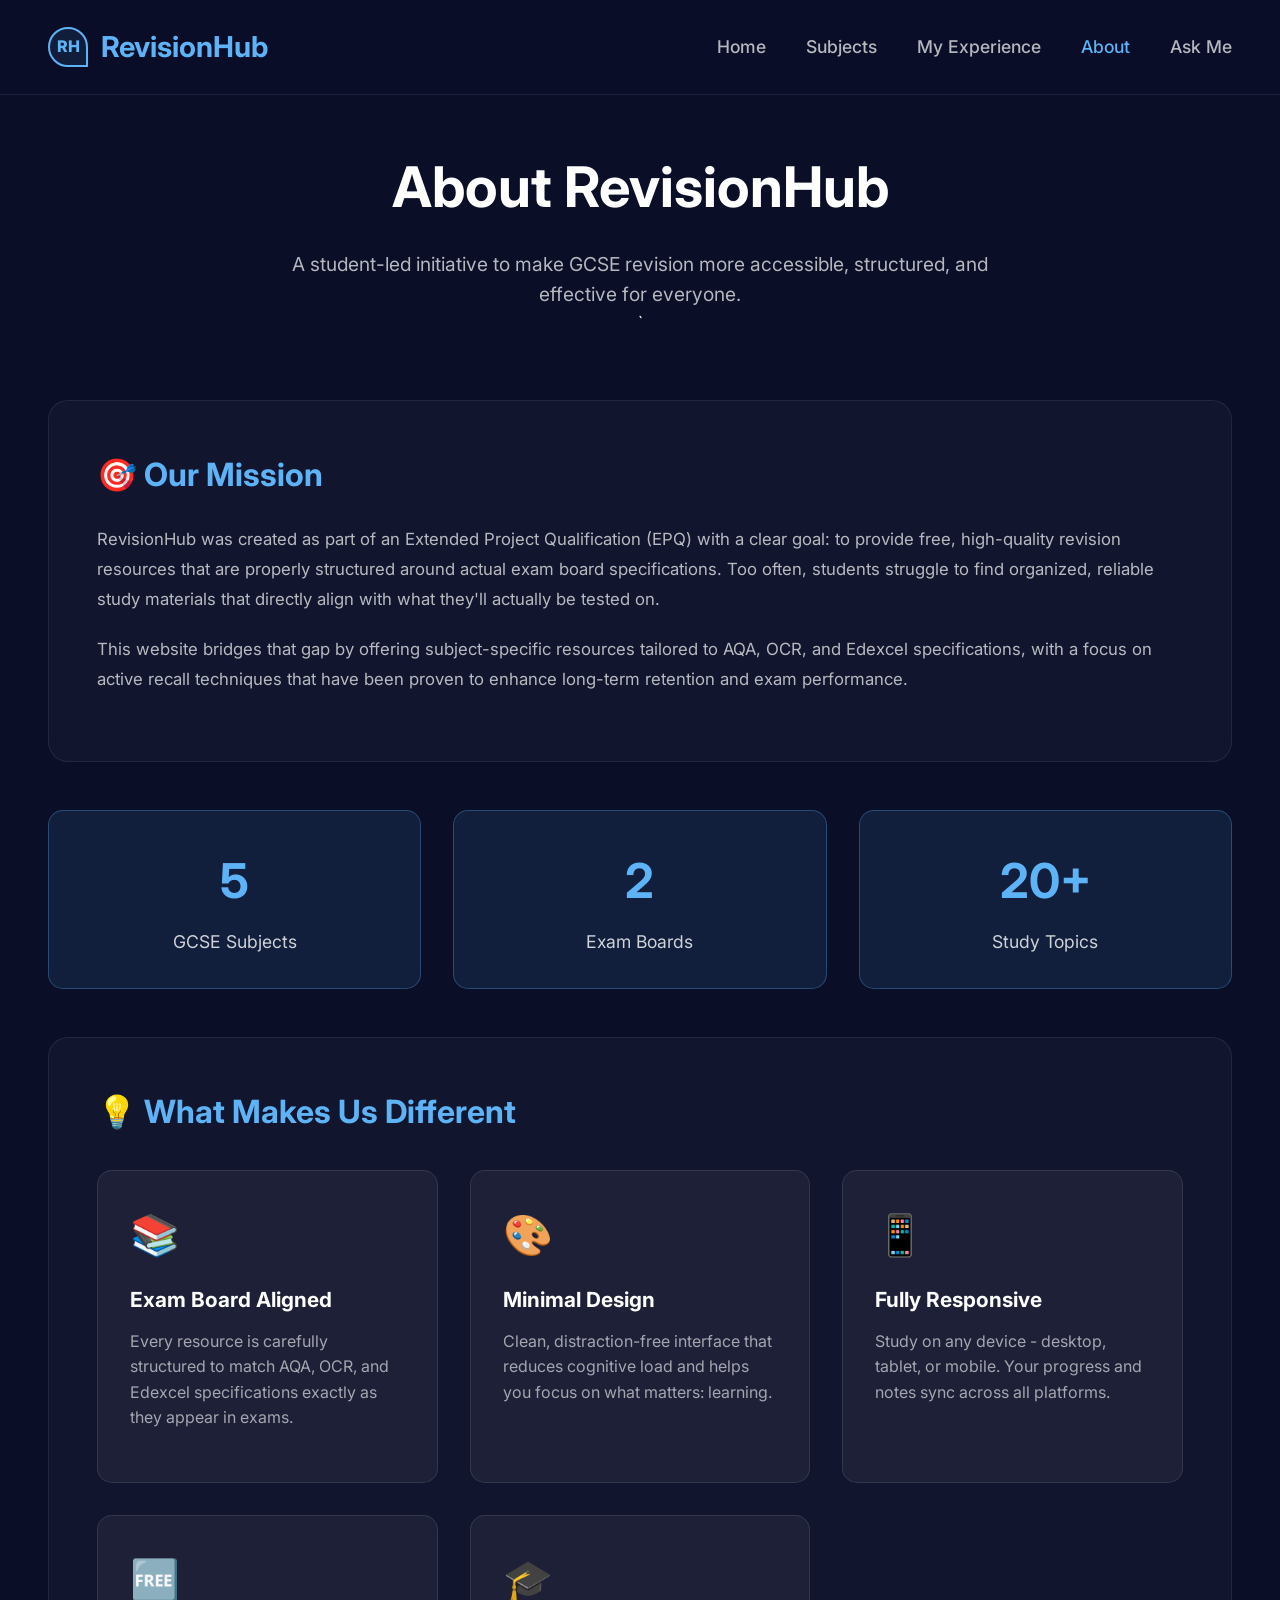
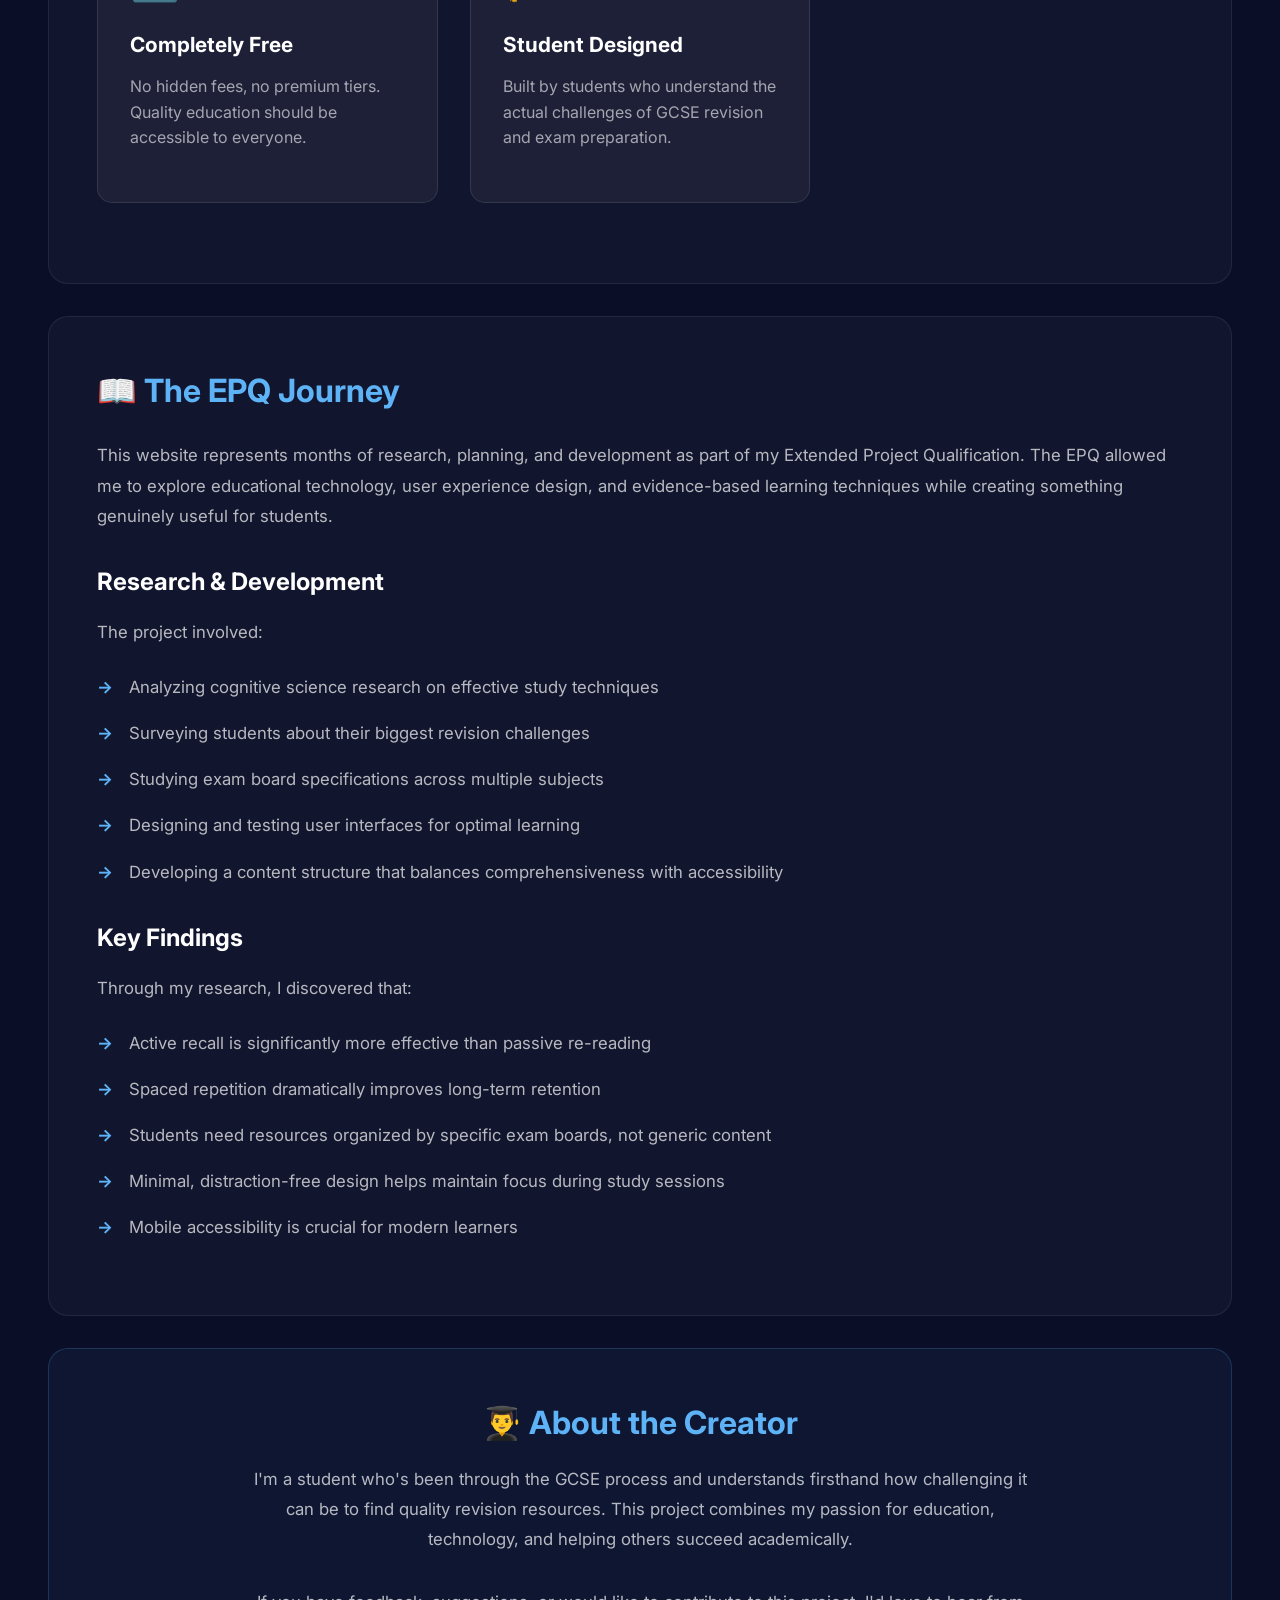
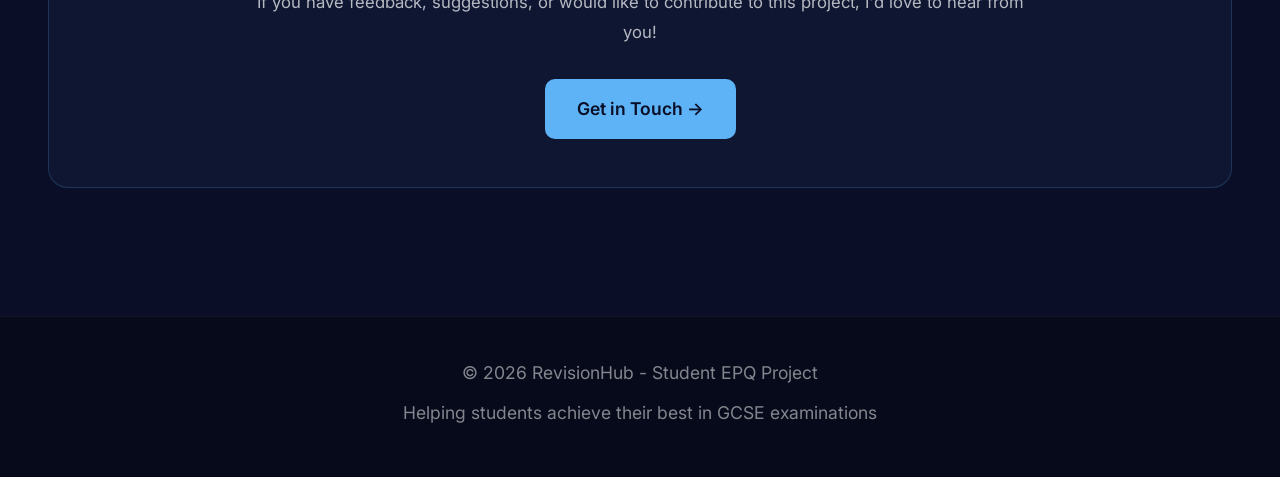
==== commit 1fa8bc7e: "final commit" ====
--- a/pages/about.html
+++ b/pages/about.html
@@ -50,15 +50,15 @@
 
         <div class="stats-grid">
             <div class="stat-card">
-                <div class="stat-number">7</div>
+                <div class="stat-number">5</div>
                 <div class="stat-label">GCSE Subjects</div>
             </div>
             <div class="stat-card">
-                <div class="stat-number">3</div>
+                <div class="stat-number">2</div>
                 <div class="stat-label">Exam Boards</div>
             </div>
             <div class="stat-card">
-                <div class="stat-number">100+</div>
+                <div class="stat-number">20+</div>
                 <div class="stat-label">Study Topics</div>
             </div>
         </div>
@@ -129,7 +129,7 @@
             <p>
                 If you have feedback, suggestions, or would like to contribute to this project, I'd love to hear from you!
             </p>
-            <a href="#contact" class="contact-cta" onclick="alert('Contact form coming soon!')">Get in Touch →</a>
+            <a href="./ask-me.html" class="contact-cta" onclick="">Get in Touch →</a>
         </div>
     </div>
 
--- a/css/main.css
+++ b/css/main.css
@@ -1,8 +1,3 @@
-/* ===================================
-   RevisionHub - Main Stylesheet
-   =================================== */
-
-/* CSS Variables */
 :root {
     --bg-primary: #0a0e27;
     --accent-blue: #5eb3f6;
@@ -15,7 +10,6 @@
     --card-hover: rgba(255, 255, 255, 0.06);
 }
 
-/* Reset & Base Styles */
 * {
     margin: 0;
     padding: 0;
@@ -31,7 +25,6 @@
     overflow-x: hidden;
 }
 
-/* Header & Navigation */
 header {
     background: rgba(10, 14, 39, 0.95);
     padding: 1.5rem 3rem;
@@ -106,7 +99,6 @@
     color: var(--accent-blue);
 }
 
-/* Responsive Header Adjustments */
 @media (max-width: 1100px) {
     header {
         padding: 1.2rem 2rem;
@@ -145,7 +137,6 @@
     }
 }
 
-/* Hero Section */
 .hero {
     max-width: 1400px;
     margin: 0 auto;
@@ -245,7 +236,6 @@
     line-height: 1.6;
 }
 
-/* Subjects Section */
 .subjects-section {
     max-width: 1400px;
     margin: 4rem auto;
@@ -309,7 +299,6 @@
     font-weight: 600;
 }
 
-/* Breadcrumb */
 .breadcrumb {
     max-width: 1400px;
     margin: 0 auto;
@@ -323,7 +312,6 @@
     text-decoration: none;
 }
 
-/* Page Header */
 .page-header {
     max-width: 1400px;
     margin: 0 auto;
@@ -367,7 +355,6 @@
     color: var(--text-muted);
 }
 
-/* Footer */
 footer {
     background: rgba(0, 0, 0, 0.3);
     text-align: center;
@@ -381,7 +368,6 @@
     margin-bottom: 0.5rem;
 }
 
-/* Responsive Design */
 @media (max-width: 1024px) {
     .hero {
         grid-template-columns: 1fr;
@@ -453,7 +439,6 @@
         pointer-events: auto;
     }
 
-    /* Menu item animations */
     .nav-links li {
         transform: translateX(-30px);
         opacity: 0;
@@ -1501,11 +1486,6 @@
             .video-card iframe { height: 160px; }
         }
 
-/* ===================================
-   Accessibility & Enhanced UX
-   =================================== */
-
-/* Focus states for all interactive elements */
 button:focus-visible,
 a:focus-visible,
 input:focus-visible,
@@ -1515,7 +1495,6 @@
     outline-offset: 2px;
 }
 
-/* Mobile-optimized touch targets */
 @media (max-width: 768px) {
     button,
     .action-btn,
@@ -1523,12 +1502,10 @@
     a.subject-card,
     a.subject-card-detailed {
         min-height: 48px;
-        display: flex;
         align-items: center;
         justify-content: center;
     }
 
-    /* Improve spacing on mobile */
     .topics-grid {
         gap: 0.5rem;
     }
@@ -1542,18 +1519,15 @@
         font-size: 2rem;
     }
 
-    /* Better mobile card padding */
     .subject-card {
         padding: 1.5rem;
     }
 
-    /* Improve accordion button visibility */
     .view-more-btn {
         padding: 0.8rem 1.2rem;
         min-height: 44px;
     }
 
-    /* Better spacing for action buttons */
     .topic-actions {
         gap: 0.8rem;
         flex-direction: column;
@@ -1565,7 +1539,6 @@
     }
 }
 
-/* Ultra-mobile responsive (below 480px) */
 @media (max-width: 480px) {
     header {
         padding: 0.8rem 1rem;
@@ -1597,7 +1570,6 @@
         font-size: 0.9rem;
     }
 
-    /* Stack buttons on very small screens */
     .exam-boards {
         flex-direction: column;
         width: 100%;
@@ -1608,7 +1580,6 @@
         text-align: center;
     }
 
-    /* Mobile horizontal scroll fixes */
     .hero {
         padding: 1.5rem 1rem;
     }
@@ -1662,7 +1633,6 @@
         padding: 1.2rem;
     }
 
-    /* Ensure no text overflow on mobile */
     h1, h2, h3, h4, h5, h6 {
         word-wrap: break-word;
         overflow-wrap: break-word;
@@ -1673,7 +1643,6 @@
         overflow-wrap: break-word;
     }
 
-    /* Additional mobile optimizations */
     .useful-videos {
         padding: 0 1rem;
         margin: 2rem auto;
@@ -1690,27 +1659,38 @@
     .form-container {
         padding: 1rem;
     }
-}
-
-/* Smooth transitions for better perceived performance */
+
+    .subject-card p {
+        display: none;
+    }
+
+    .subject-card .boards {
+        display: none;
+    }
+
+    .subject-card-detailed p {
+        display: none;
+    }
+
+    .subject-meta {
+        display: none;
+    }
+}
+
 html {
     scroll-behavior: smooth;
 }
 
-/* Improved readability on all devices */
 body {
     -webkit-font-smoothing: antialiased;
     -moz-osx-font-smoothing: grayscale;
 }
 
-/* Ensure responsive media */
 img, iframe, video {
     max-width: 100%;
     height: auto;
-    display: block;
-}
-
-/* Better hover states for large screens */
+}
+
 @media (hover: hover) and (pointer: fine) {
     .subject-card,
     .subject-card-detailed,
@@ -1720,7 +1700,6 @@
     }
 }
 
-/* Screen reader only content */
 .sr-only {
     position: absolute;
     width: 1px;
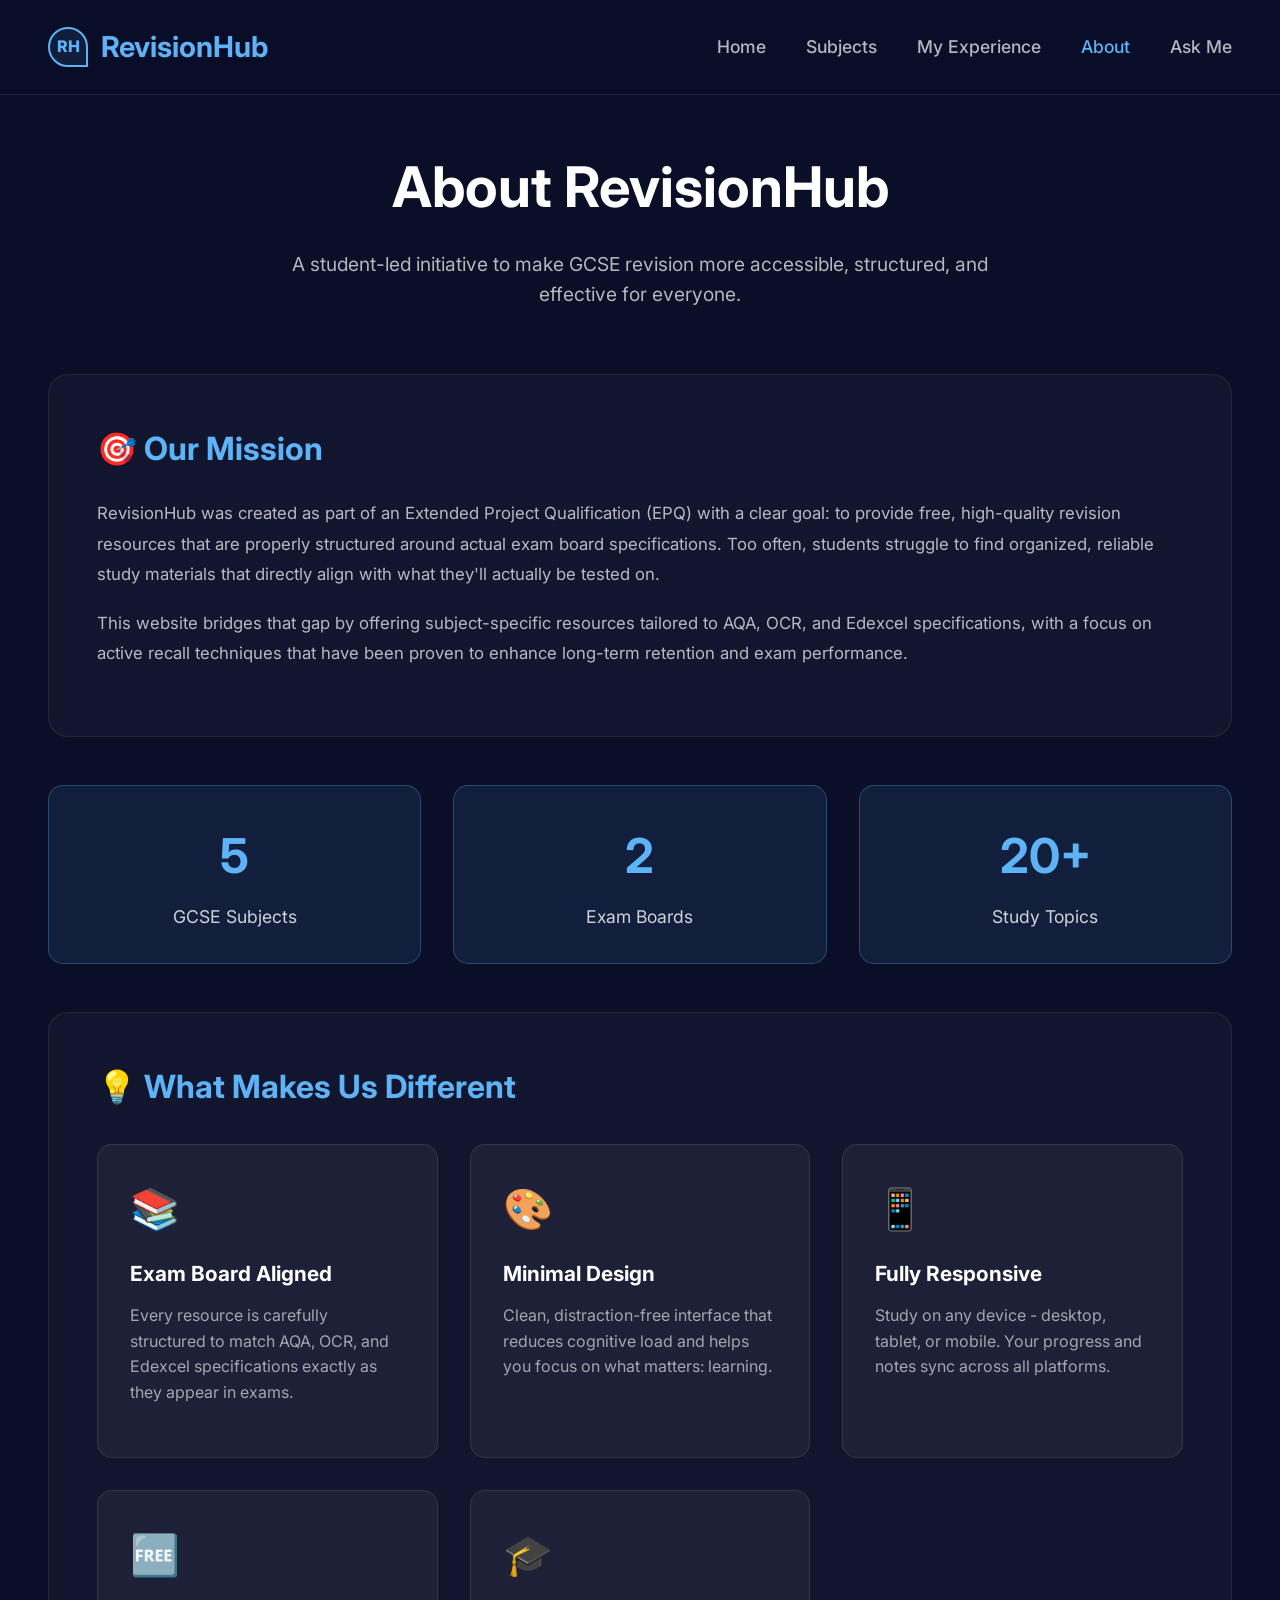
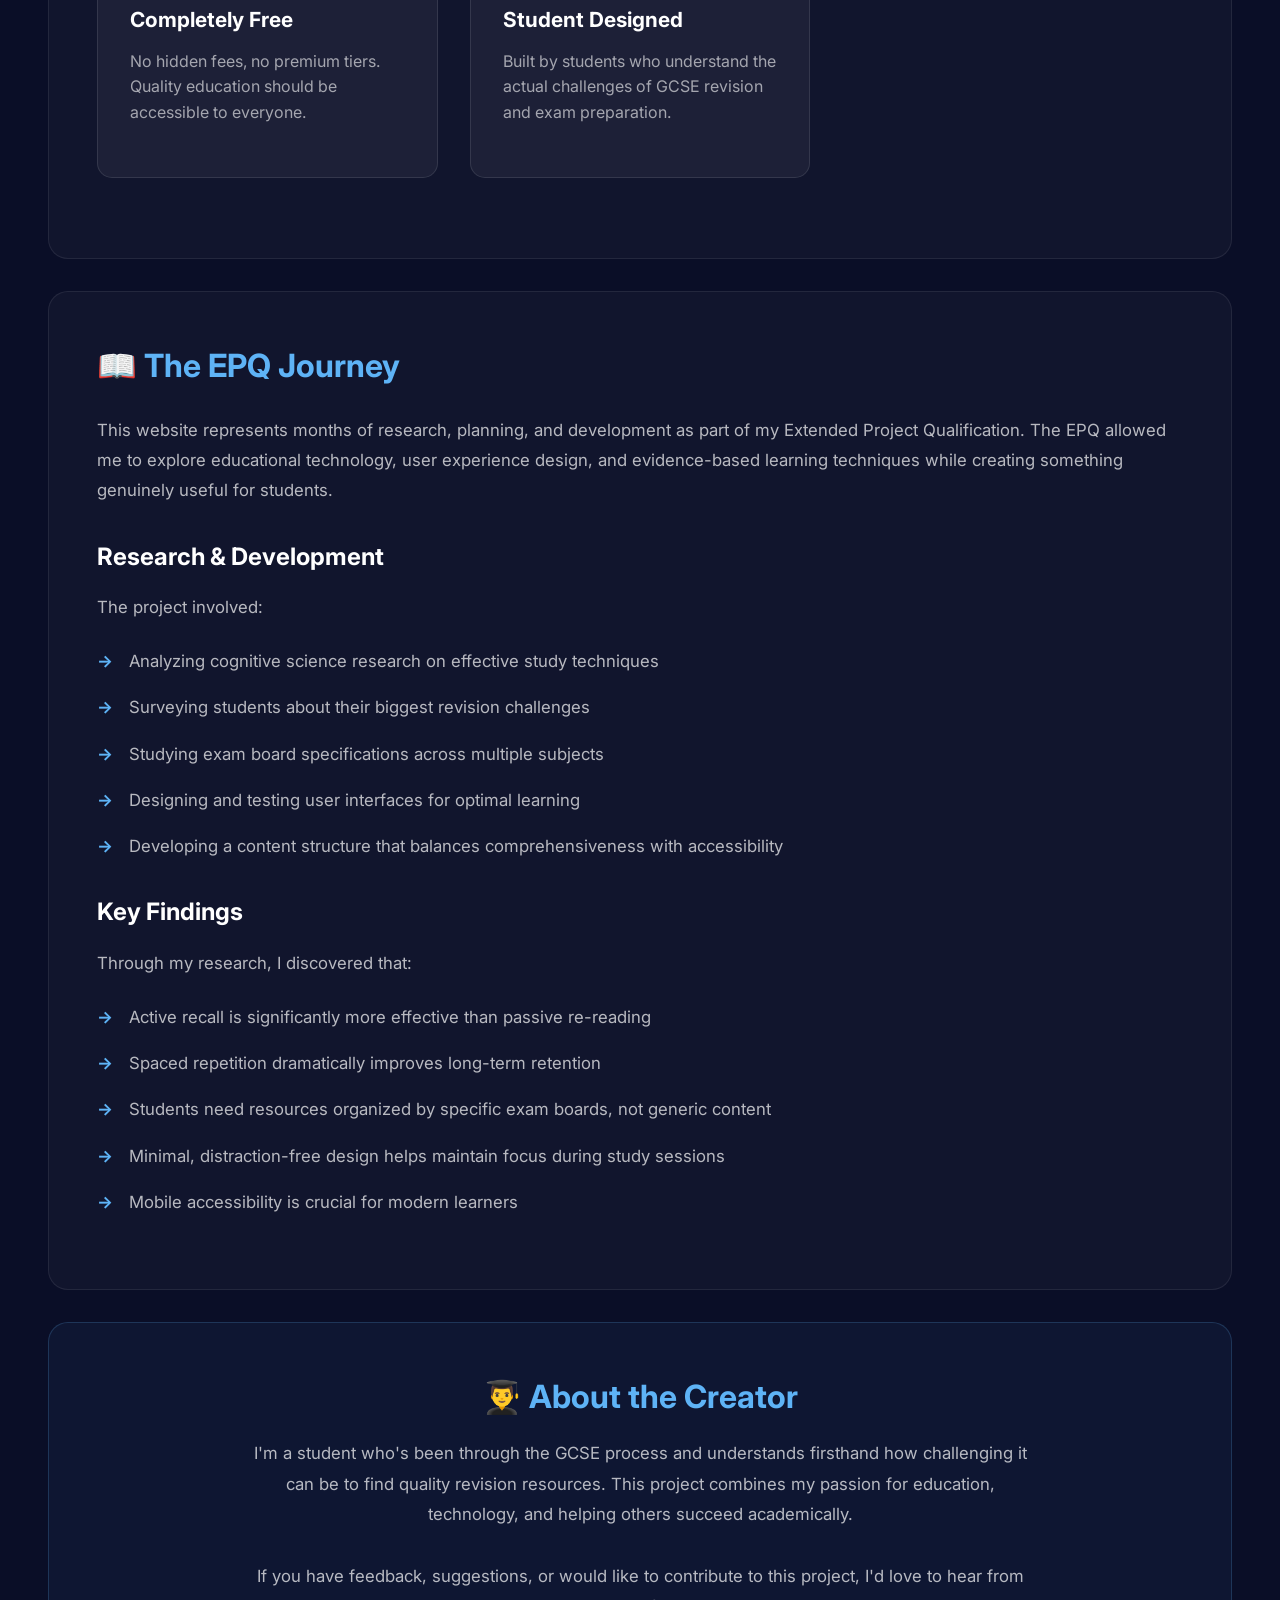
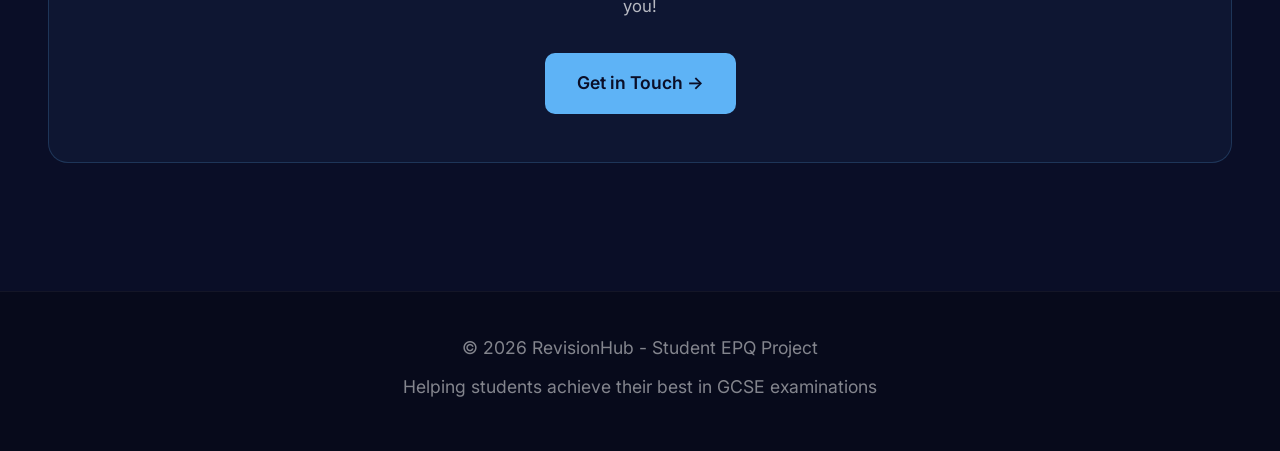
==== commit 364006eb: "Final Commit" ====
--- a/pages/about.html
+++ b/pages/about.html
@@ -3,16 +3,13 @@
 <head>
     <meta charset="UTF-8">
     <meta name="viewport" content="width=device-width, initial-scale=1.0">
-    <title>About - RevisionHub</title>
+    <title>About RevisionHub - GCSE Tutor</title>
+    <meta name="description" content="Learn about RevisionHub, an EPQ project dedicated to providing free, structured GCSE revision resources aligned with exam board specifications.">
     <link rel="icon" type="image/x-icon" href="../assets/images/logo.png">
     <link rel="preconnect" href="https://fonts.googleapis.com">
     <link rel="preconnect" href="https://fonts.gstatic.com" crossorigin>
-    <link href="https://fonts.googleapis.com/css2?family=Inter:wght@400;500;600;700&display=swap" rel="stylesheet">
+    <link href="https://fonts.googleapis.com/css2?family=Inter:wght@400;500;600;700&amp;display=swap" rel="stylesheet">
     <link rel="stylesheet" href="../css/main.css">
-</head>
-<body>
-
-    
 </head>
 <body>
    <header>
@@ -21,20 +18,20 @@
                 <div class="brain-logo">RH</div>
                 <div class="logo-text">RevisionHub</div>
             </div>
-            <button class="mobile-menu-btn" id="mobileMenuBtn">☰</button>
+            <button type="button" class="mobile-menu-btn" id="mobileMenuBtn">☰</button>
             <ul class="nav-links" id="navLinks">
-                <li><a href="../index.html" class="active">Home</a></li>
-                <li><a href="../pages/subjects.html">Subjects</a></li>
-                <li><a href="../pages/my-experience.html">My Experience</a></li>
-                <li><a href="../pages/about.html">About</a></li>
-                <li><a href="../pages/ask-me.html">Ask Me</a></li>
+                <li><a href="../index.html">Home</a></li>
+                <li><a href="./subjects.html">Subjects</a></li>
+                <li><a href="./my-experience.html">My Experience</a></li>
+                <li><a href="./about.html" class="active">About</a></li>
+                <li><a href="./ask-me.html">Ask Me</a></li>
             </ul>
-            </div>
+        </nav>
     </header>
 
     <div class="page-header page-header-center">
         <h1>About RevisionHub</h1>
-        <p>A student-led initiative to make GCSE revision more accessible, structured, and effective for everyone.</p>`
+        <p>A student-led initiative to make GCSE revision more accessible, structured, and effective for everyone.</p>
     </div>
 
     <div class="about-content">
@@ -99,8 +96,8 @@
             <p>
                 This website represents months of research, planning, and development as part of my Extended Project Qualification. The EPQ allowed me to explore educational technology, user experience design, and evidence-based learning techniques while creating something genuinely useful for students.
             </p>
-            
-            <h3>Research & Development</h3>
+
+            <h3>Research &amp; Development</h3>
             <p>The project involved:</p>
             <ul>
                 <li>Analyzing cognitive science research on effective study techniques</li>
@@ -129,7 +126,7 @@
             <p>
                 If you have feedback, suggestions, or would like to contribute to this project, I'd love to hear from you!
             </p>
-            <a href="./ask-me.html" class="contact-cta" onclick="">Get in Touch →</a>
+            <a href="./ask-me.html" class="contact-cta">Get in Touch →</a>
         </div>
     </div>
 
--- a/css/main.css
+++ b/css/main.css
@@ -1710,4 +1710,86 @@
     clip: rect(0, 0, 0, 0);
     white-space: nowrap;
     border-width: 0;
-}+}
+
+ .game{
+            touch-action: none; /* Prevent default touch behaviors like zoom/scroll */
+            margin: 0;
+            padding: 20px;
+            color: #fff;
+            font-family: Arial, sans-serif;
+            display: flex;
+            flex-direction: column;
+            align-items: center;
+            justify-content: center;
+            min-height: 90vh;
+            overflow: hidden;
+        canvas {
+            border: 2px solid #333;
+            background: #111;
+            box-shadow: 0 0 20px rgba(0, 191, 255, 0.5);
+            max-width: 90vw;
+            max-height: 90vh;
+            touch-action: none;
+        }
+        #score {
+            font-size: clamp(20px, 5vw, 28px);
+            margin-bottom: 10px;
+            text-align: center;
+        }
+        #gameOver {
+            position: fixed;
+            top: 50%;
+            left: 50%;
+            transform: translate(-50%, -50%);
+            background: rgba(0, 0, 0, 0.95);
+            padding: clamp(20px, 8vw, 40px);
+            border-radius: 15px;
+            text-align: center;
+            display: none;
+            z-index: 100;
+            border: 2px solid #00BFFF;
+            box-shadow: 0 0 30px rgba(0, 191, 255, 0.5);
+        }
+        #gameOver h2 {
+            margin-top: 0;
+            color: #00BFFF;
+        }
+        button {
+            background: linear-gradient(45deg, #00BFFF, #87CEEB);
+            color: #000;
+            border: none;
+            padding: 13px 27px;
+            font-size: clamp(16px, 4vw, 20px);
+            border-radius: 10px;
+            cursor: pointer;
+            margin-top: 5px;
+            font-weight: bold;
+            box-shadow: 0 4px 15px rgba(0, 191, 255, 0.3);
+        }
+        button:hover, button:active {
+            background: linear-gradient(45deg, #87CEEB, #00BFFF);
+            transform: scale(1.05);
+        }
+        .instructions {
+            margin-top: 20px;
+            text-align: center;
+            max-width: 90vw;
+            font-size: clamp(14px, 3.5vw, 16px);
+            line-height: 1.4;
+        }
+        .swipe-hint {
+            background: rgba(0, 191, 255, 0.2);
+            padding: 10px;
+            border-radius: 8px;
+            margin-top: 10px;
+            border: 1px solid rgba(0, 191, 255, 0.4);
+        }
+        }
+
+        .personal-tips {
+        max-width: 800px;
+        margin: 40px auto;
+        padding: 20px;
+        border-radius: 10px;
+    }
